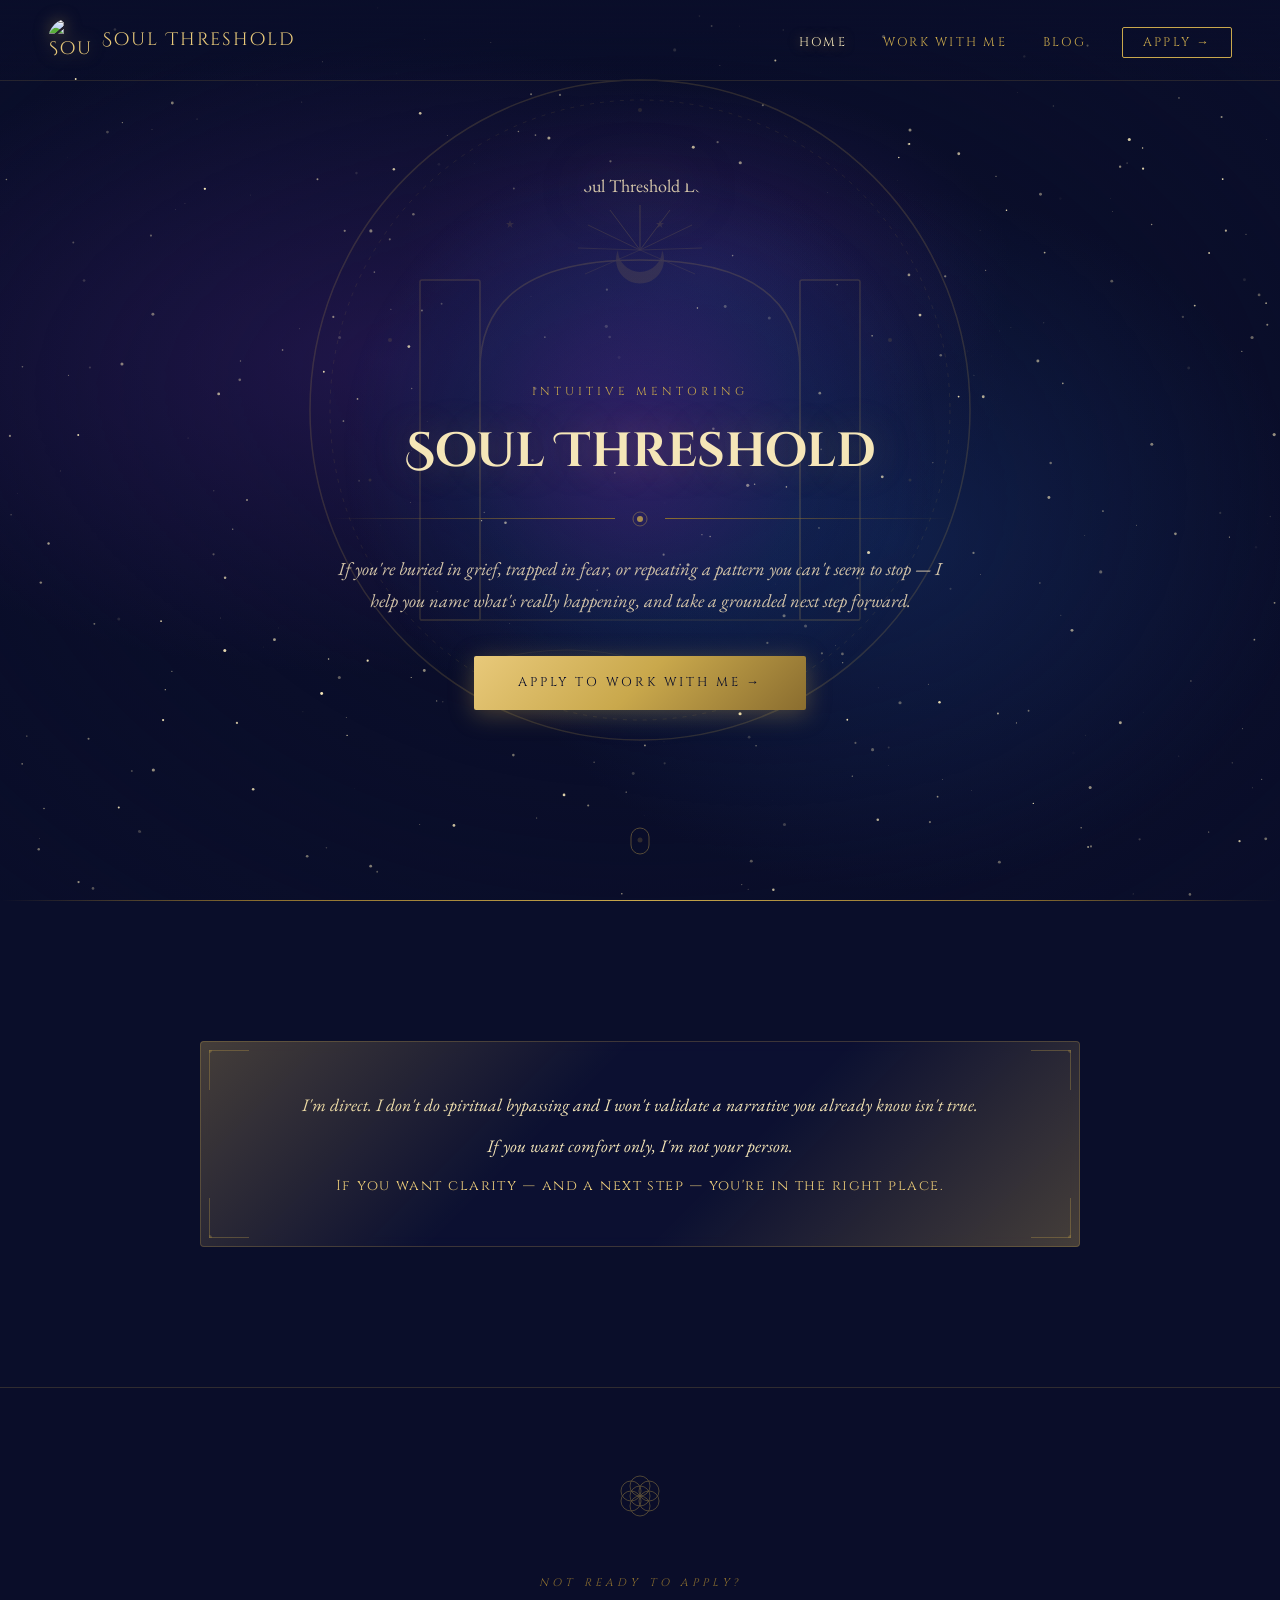
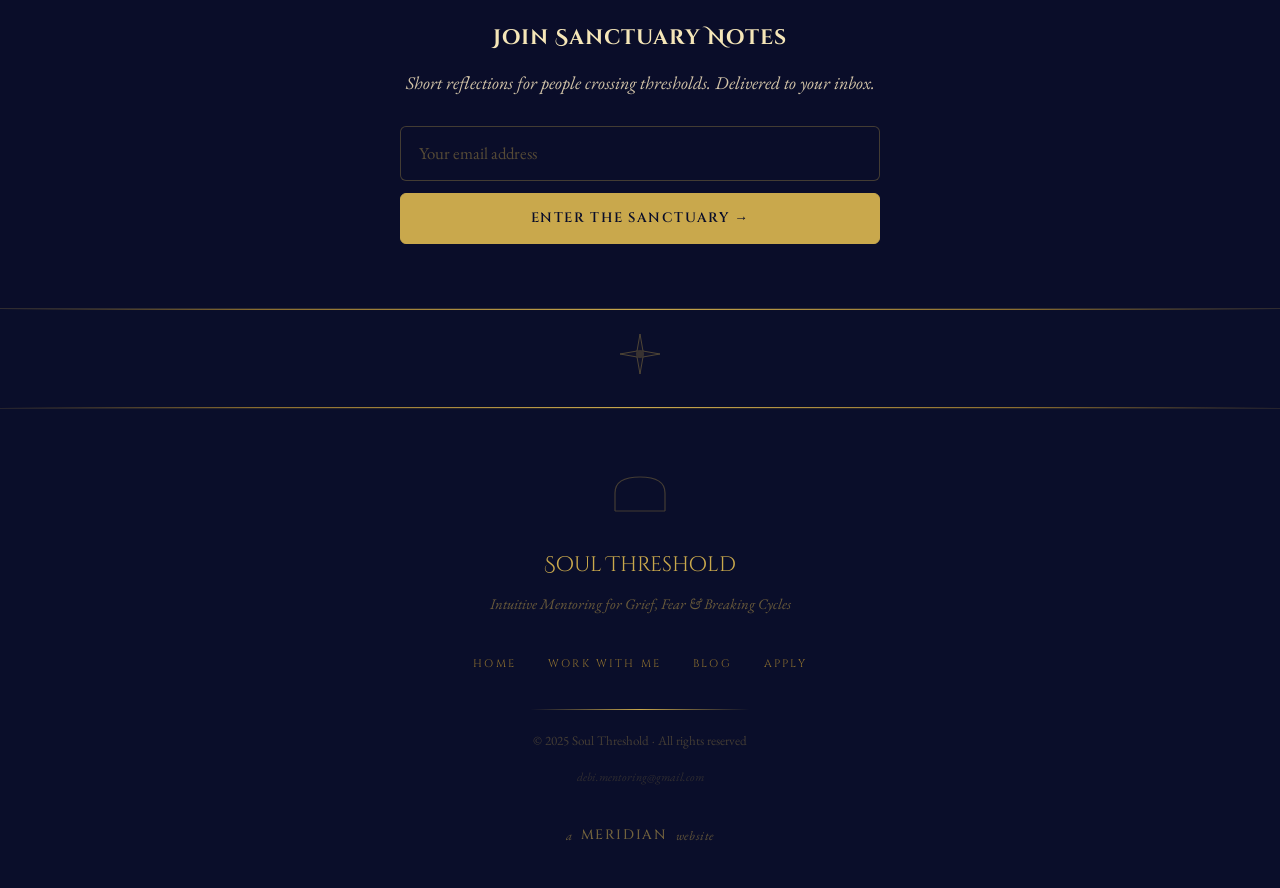
==== index.html @ e308586e "initial site build" ====
<!DOCTYPE html>
<html lang="en">
<head>
  <meta charset="UTF-8" />
  <meta name="viewport" content="width=device-width, initial-scale=1.0" />
  <title>Soul Threshold — Intuitive Mentoring for Grief, Fear &amp; Breaking Cycles</title>
  <meta name="description" content="Intuitive mentoring for grief, fear, and breaking cycles. Direct, grounded support for your next step forward. Charlotte, NC." />

  <!-- Favicon -->
  <link rel="icon" type="image/png" sizes="32x32" href="/assets/images/favicon-32.png" />
  <link rel="icon" type="image/png" sizes="16x16" href="/assets/images/favicon-16.png" />
  <link rel="apple-touch-icon" sizes="180x180" href="/assets/images/logo-180.png" />
  <link rel="manifest" href="/site.webmanifest" />
  <meta name="theme-color" content="#0a0e2a" />

  <!-- Open Graph -->
  <meta property="og:type" content="website" />
  <meta property="og:title" content="Soul Threshold — Intuitive Mentoring" />
  <meta property="og:description" content="Intuitive mentoring for grief, fear, and breaking cycles. Direct, grounded support for your next step forward." />
  <meta property="og:image" content="/assets/images/og-image.png" />
  <meta property="og:url" content="https://soulthreshold.com/" />
  <meta property="og:site_name" content="Soul Threshold" />

  <!-- Twitter Card -->
  <meta name="twitter:card" content="summary" />
  <meta name="twitter:title" content="Soul Threshold — Intuitive Mentoring" />
  <meta name="twitter:description" content="Intuitive mentoring for grief, fear, and breaking cycles." />
  <meta name="twitter:image" content="/assets/images/og-image.png" />

  <link rel="preconnect" href="https://fonts.googleapis.com" />
  <link rel="preconnect" href="https://fonts.gstatic.com" crossorigin />
  <link href="https://fonts.googleapis.com/css2?family=Cinzel:wght@400;500;600;700&family=Cinzel+Decorative:wght@400;700&family=EB+Garamond:ital,wght@0,400;0,500;1,400;1,500&display=swap" rel="stylesheet" />
  <link rel="stylesheet" href="/assets/css/style.css" />
</head>
<body>

<div class="nebula-bg"></div>
<canvas id="starfield"></canvas>

<!-- ═══════════════════════════════════════════════════════════════════
     NAVIGATION
═══════════════════════════════════════════════════════════════════ -->
<nav>
  <a href="/" class="nav-logo">
    <img src="/assets/images/logo.png" alt="Soul Threshold" class="nav-logo-img" />
    <span>Soul Threshold</span>
  </a>

  <button class="nav-toggle" aria-label="Toggle menu">
    <span></span><span></span><span></span>
  </button>

  <ul class="nav-links">
    <li><a href="/">Home</a></li>
    <li><a href="/work-with-me.html">Work With Me</a></li>
    <li><a href="/blog.html">Blog</a></li>
    <li><a href="/apply.html" class="nav-cta">Apply →</a></li>
  </ul>
</nav>

<!-- ═══════════════════════════════════════════════════════════════════
     SITE WRAPPER
═══════════════════════════════════════════════════════════════════ -->
<div class="site-wrapper">

  <!-- ═══════════════════════════════════════════════════════════════════
       HERO SECTION
  ═══════════════════════════════════════════════════════════════════ -->
  <section id="home" class="section">
    <div class="hero-glow"></div>

    <!-- Gateway arch SVG -->
    <svg class="hero-arch" viewBox="0 0 700 780" fill="none" xmlns="http://www.w3.org/2000/svg">
      <circle cx="350" cy="350" r="330" stroke="#c9a84c" stroke-width="1.5"/>
      <circle cx="350" cy="350" r="310" stroke="#c9a84c" stroke-width="0.6" stroke-dasharray="4 6"/>
      <rect x="130" y="220" width="60" height="340" rx="2" stroke="#c9a84c" stroke-width="1.5" fill="rgba(13,18,53,0.6)"/>
      <rect x="510" y="220" width="60" height="340" rx="2" stroke="#c9a84c" stroke-width="1.5" fill="rgba(13,18,53,0.6)"/>
      <path d="M190 560 L190 310 Q190 200 350 200 Q510 200 510 310 L510 560" stroke="#c9a84c" stroke-width="1.5" fill="none"/>
      <g transform="translate(350,200)">
        <line x1="0" y1="-10" x2="0" y2="-55" stroke="#c9a84c" stroke-width="1.2"/>
        <line x1="0" y1="-10" x2="30" y2="-50" stroke="#c9a84c" stroke-width="1"/>
        <line x1="0" y1="-10" x2="-30" y2="-50" stroke="#c9a84c" stroke-width="1"/>
        <line x1="0" y1="-10" x2="52" y2="-35" stroke="#c9a84c" stroke-width="0.8"/>
        <line x1="0" y1="-10" x2="-52" y2="-35" stroke="#c9a84c" stroke-width="0.8"/>
        <line x1="0" y1="-10" x2="62" y2="-12" stroke="#c9a84c" stroke-width="0.7"/>
        <line x1="0" y1="-10" x2="-62" y2="-12" stroke="#c9a84c" stroke-width="0.7"/>
        <line x1="0" y1="-10" x2="55" y2="14" stroke="#c9a84c" stroke-width="0.6"/>
        <line x1="0" y1="-10" x2="-55" y2="14" stroke="#c9a84c" stroke-width="0.6"/>
        <path d="M-22 -10 A24 24 0 1 0 22 -10 A16 16 0 1 1 -22 -10Z" fill="#c9a84c" opacity="0.7"/>
      </g>
      <line x1="130" y1="560" x2="570" y2="560" stroke="#c9a84c" stroke-width="1"/>
      <path d="M200 600 Q280 580 350 600 Q420 620 500 600" stroke="#c9a84c" stroke-width="0.8" fill="none" opacity="0.6"/>
      <path d="M200 610 Q280 630 350 610 Q420 590 500 610" stroke="#c9a84c" stroke-width="0.8" fill="none" opacity="0.6"/>
      <g fill="#c9a84c" opacity="0.8">
        <polygon points="220,160 222,166 228,166 223,170 225,176 220,172 215,176 217,170 212,166 218,166" transform="scale(0.5) translate(220,160)"/>
        <polygon points="480,160 482,166 488,166 483,170 485,176 480,172 475,176 477,170 472,166 478,166" transform="scale(0.5) translate(260,160)"/>
        <circle cx="100" cy="280" r="2"/>
        <circle cx="600" cy="280" r="2"/>
        <circle cx="80" cy="420" r="1.5"/>
        <circle cx="620" cy="420" r="1.5"/>
        <circle cx="350" cy="50" r="2"/>
      </g>
    </svg>

    <!-- Hero Content -->
    <div class="hero-content reveal">
      <div class="hero-moon-sun">
        <img src="/assets/images/logo.png"
             alt="Soul Threshold Logo"
             style="width:180px; height:180px; object-fit:contain; filter:drop-shadow(0 0 28px rgba(201,168,76,0.55)); border-radius:50%;" />
      </div>

      <p class="hero-eyebrow">Intuitive Mentoring</p>
      <h1>Soul Threshold</h1>

      <div class="ornament">
        <div class="ornament-line"></div>
        <svg width="18" height="18" viewBox="0 0 18 18" fill="none">
          <circle cx="9" cy="9" r="3" fill="#c9a84c" opacity="0.8"/>
          <circle cx="9" cy="9" r="7" stroke="#c9a84c" stroke-width="0.8" opacity="0.5"/>
        </svg>
        <div class="ornament-line right"></div>
      </div>

      <p class="hero-sub">
        If you're buried in grief, trapped in fear, or repeating a pattern you can't seem to stop —
        I help you name what's really happening, and take a grounded next step forward.
      </p>

      <a href="/apply.html" class="btn-primary">Apply to Work With Me →</a>
    </div>

    <!-- Scroll indicator -->
    <div style="position:absolute; bottom:36px; left:50%; transform:translateX(-50%); text-align:center; opacity:0.4;">
      <svg width="20" height="28" viewBox="0 0 20 28" fill="none">
        <rect x="1" y="1" width="18" height="26" rx="9" stroke="#c9a84c" stroke-width="1"/>
        <circle cx="10" cy="8" r="2.5" fill="#c9a84c">
          <animate attributeName="cy" values="8;18;8" dur="2s" repeatCount="indefinite"/>
          <animate attributeName="opacity" values="1;0;1" dur="2s" repeatCount="indefinite"/>
        </circle>
      </svg>
    </div>
  </section>

  <!-- Gold rule -->
  <div class="gold-rule"></div>

  <!-- ═══════════════════════════════════════════════════════════════════
       STYLE STATEMENT
  ═══════════════════════════════════════════════════════════════════ -->
  <section class="section" style="padding: 80px 0;">
    <div class="container">
      <div class="style-block reveal">
        <svg class="corner-accent tl" viewBox="0 0 40 40" fill="none">
          <path d="M0 40 L0 0 L40 0" stroke="#c9a84c" stroke-width="1.5" opacity="0.7"/>
          <circle cx="0" cy="0" r="3" fill="#c9a84c" opacity="0.5"/>
        </svg>
        <svg class="corner-accent tr" viewBox="0 0 40 40" fill="none">
          <path d="M0 40 L0 0 L40 0" stroke="#c9a84c" stroke-width="1.5" opacity="0.7"/>
          <circle cx="0" cy="0" r="3" fill="#c9a84c" opacity="0.5"/>
        </svg>
        <svg class="corner-accent bl" viewBox="0 0 40 40" fill="none">
          <path d="M0 40 L0 0 L40 0" stroke="#c9a84c" stroke-width="1.5" opacity="0.7"/>
          <circle cx="0" cy="0" r="3" fill="#c9a84c" opacity="0.5"/>
        </svg>
        <svg class="corner-accent br" viewBox="0 0 40 40" fill="none">
          <path d="M0 40 L0 0 L40 0" stroke="#c9a84c" stroke-width="1.5" opacity="0.7"/>
          <circle cx="0" cy="0" r="3" fill="#c9a84c" opacity="0.5"/>
        </svg>

        <p>I'm direct. I don't do spiritual bypassing and I won't validate a narrative you already know isn't true.</p>
        <p>If you want comfort only, I'm not your person.</p>
        <p style="color: var(--gold-light); font-style: normal; font-family: 'Cinzel', serif; font-size: 0.9rem; letter-spacing: 0.1em;">If you want clarity — and a next step — you're in the right place.</p>
      </div>
    </div>
  </section>

  <!-- ═══════════════════════════════════════════════════════════════════
       EMAIL SIGNUP — SANCTUARY NOTES
  ═══════════════════════════════════════════════════════════════════ -->
  <div class="signup-section reveal">
    <div class="section-glyph" style="margin-bottom:24px;">
      <svg viewBox="0 0 48 48" fill="none">
        <circle cx="24" cy="24" r="10" stroke="#c9a84c" stroke-width="0.8"/>
        <circle cx="24" cy="14" r="10" stroke="#c9a84c" stroke-width="0.8"/>
        <circle cx="24" cy="34" r="10" stroke="#c9a84c" stroke-width="0.8"/>
        <circle cx="15" cy="19" r="10" stroke="#c9a84c" stroke-width="0.8"/>
        <circle cx="33" cy="19" r="10" stroke="#c9a84c" stroke-width="0.8"/>
        <circle cx="15" cy="29" r="10" stroke="#c9a84c" stroke-width="0.8"/>
        <circle cx="33" cy="29" r="10" stroke="#c9a84c" stroke-width="0.8"/>
      </svg>
    </div>

    <p class="section-eyebrow">Not ready to apply?</p>
    <h3>Join Sanctuary Notes</h3>
    <p>Short reflections for people crossing thresholds. Delivered to your inbox.</p>

    <!-- MailerLite Signup Form -->
    <div id="mailerlite-form">

      <!-- MailerLite embed styles -->
      <style type="text/css">@import url("https://assets.mlcdn.com/fonts.css?version=1771946");</style>
      <style type="text/css">
      /* LOADER */
      .ml-form-embedSubmitLoad {
        display: inline-block;
        width: 20px;
        height: 20px;
      }
      .g-recaptcha {
        transform: scale(1);
        -webkit-transform: scale(1);
        transform-origin: 0 0;
        -webkit-transform-origin: 0 0;
      }
      .sr-only {
        position: absolute;
        width: 1px;
        height: 1px;
        padding: 0;
        margin: -1px;
        overflow: hidden;
        clip: rect(0,0,0,0);
        border: 0;
      }
      .ml-form-embedSubmitLoad:after {
        content: " ";
        display: block;
        width: 11px;
        height: 11px;
        margin: 1px;
        border-radius: 50%;
        border: 4px solid #fff;
        border-color: #c9a84c #c9a84c #c9a84c transparent;
        animation: ml-form-embedSubmitLoad 1.2s linear infinite;
      }
      @keyframes ml-form-embedSubmitLoad {
        0% { transform: rotate(0deg); }
        100% { transform: rotate(360deg); }
      }
      #mlb2-37731459.ml-form-embedContainer {
        box-sizing: border-box;
        display: table;
        margin: 0 auto;
        position: static;
        width: 100% !important;
      }
      #mlb2-37731459.ml-form-embedContainer .ml-form-embedWrapper {
        background-color: transparent !important;
        border-width: 0px;
        border-color: transparent;
        border-radius: 4px;
        border-style: solid;
        box-sizing: border-box;
        display: inline-block !important;
        margin: 0;
        padding: 0;
        position: relative;
      }
      #mlb2-37731459.ml-form-embedContainer .ml-form-embedWrapper.embedPopup,
      #mlb2-37731459.ml-form-embedContainer .ml-form-embedWrapper.embedDefault { width: 400px; }
      #mlb2-37731459.ml-form-embedContainer .ml-form-embedWrapper.embedForm { max-width: 480px; width: 100%; }
      #mlb2-37731459.ml-form-embedContainer .ml-form-align-center { text-align: center; }
      #mlb2-37731459.ml-form-embedContainer .ml-form-align-default { display: table-cell !important; vertical-align: middle !important; text-align: center !important; }
      #mlb2-37731459.ml-form-embedContainer .ml-form-embedWrapper .ml-form-embedBody,
      #mlb2-37731459.ml-form-embedContainer .ml-form-embedWrapper .ml-form-successBody {
        padding: 0 !important;
      }
      #mlb2-37731459.ml-form-embedContainer .ml-form-embedWrapper .ml-form-embedBody .ml-form-embedContent {
        display: none !important;
      }
      #mlb2-37731459.ml-form-embedContainer .ml-form-embedWrapper .ml-form-successBody .ml-form-successContent {
        text-align: center;
        margin: 0;
      }
      #mlb2-37731459.ml-form-embedContainer .ml-form-embedWrapper .ml-form-successBody .ml-form-successContent h4 {
        color: var(--gold-light) !important;
        font-family: 'Cinzel Decorative', 'Cinzel', serif !important;
        font-size: 1.4rem !important;
        font-weight: 400 !important;
        margin: 0 0 10px 0 !important;
        text-align: center !important;
      }
      #mlb2-37731459.ml-form-embedContainer .ml-form-embedWrapper .ml-form-successBody .ml-form-successContent p {
        color: var(--text-body) !important;
        font-family: 'EB Garamond', serif !important;
        font-size: 1.05rem !important;
        text-align: center !important;
      }
      #mlb2-37731459.ml-form-embedContainer .ml-form-embedWrapper .ml-form-embedBody form {
        margin: 0;
        width: 100%;
      }
      #mlb2-37731459.ml-form-embedContainer .ml-form-embedWrapper .ml-form-embedBody .ml-form-formContent,
      #mlb2-37731459.ml-form-embedContainer .ml-form-embedWrapper .ml-form-embedBody .ml-form-checkboxRow {
        margin: 0 0 12px 0;
        width: 100%;
      }
      #mlb2-37731459.ml-form-embedContainer .ml-form-embedWrapper .ml-form-embedBody .ml-form-fieldRow {
        margin: 0;
        width: 100%;
      }
      #mlb2-37731459.ml-form-embedContainer .ml-form-embedWrapper .ml-form-embedBody .ml-form-fieldRow input {
        background-color: rgba(10,14,42,0.6) !important;
        color: var(--gold-pale) !important;
        border-color: rgba(201,168,76,0.3) !important;
        border-radius: 6px !important;
        border-style: solid !important;
        border-width: 1px !important;
        font-family: 'EB Garamond', serif !important;
        font-size: 1.05rem !important;
        height: auto;
        line-height: 1.5 !important;
        padding: 14px 18px !important;
        width: 100% !important;
        box-sizing: border-box !important;
        max-width: 100% !important;
        transition: border-color 0.3s ease !important;
      }
      #mlb2-37731459.ml-form-embedContainer .ml-form-embedWrapper .ml-form-embedBody .ml-form-fieldRow input:focus {
        border-color: var(--gold) !important;
        outline: none !important;
        box-shadow: 0 0 0 2px rgba(201,168,76,0.15) !important;
      }
      #mlb2-37731459.ml-form-embedContainer .ml-form-embedWrapper .ml-form-embedBody .ml-form-fieldRow input::-webkit-input-placeholder { color: rgba(201,168,76,0.4) !important; }
      #mlb2-37731459.ml-form-embedContainer .ml-form-embedWrapper .ml-form-embedBody .ml-form-fieldRow input::-moz-placeholder { color: rgba(201,168,76,0.4) !important; }
      #mlb2-37731459.ml-form-embedContainer .ml-form-embedWrapper .ml-form-embedBody .ml-form-fieldRow input:-ms-input-placeholder { color: rgba(201,168,76,0.4) !important; }
      #mlb2-37731459.ml-form-embedContainer .ml-form-embedWrapper .ml-form-embedBody .ml-form-embedSubmit {
        margin: 0;
        float: left;
        width: 100%;
      }
      #mlb2-37731459.ml-form-embedContainer .ml-form-embedWrapper .ml-form-embedBody .ml-form-embedSubmit button {
        background-color: var(--gold) !important;
        border: 1px solid var(--gold) !important;
        border-radius: 6px !important;
        box-shadow: none !important;
        color: var(--navy) !important;
        cursor: pointer;
        font-family: 'Cinzel', serif !important;
        font-size: 0.85rem !important;
        font-weight: 600 !important;
        letter-spacing: 0.12em !important;
        text-transform: uppercase !important;
        line-height: 1.5 !important;
        height: auto;
        padding: 14px 28px !important;
        width: 100% !important;
        box-sizing: border-box !important;
        transition: all 0.35s ease !important;
      }
      #mlb2-37731459.ml-form-embedContainer .ml-form-embedWrapper .ml-form-embedBody .ml-form-embedSubmit button.loading {
        display: none;
      }
      #mlb2-37731459.ml-form-embedContainer .ml-form-embedWrapper .ml-form-embedBody .ml-form-embedSubmit button:hover {
        background-color: var(--gold-light) !important;
        border-color: var(--gold-light) !important;
        transform: translateY(-1px) !important;
        box-shadow: 0 4px 20px rgba(201,168,76,0.3) !important;
      }
      .ml-error input {
        border-color: #c0392b !important;
      }
      @media only screen and (max-width: 400px) {
        .ml-form-embedWrapper.embedDefault, .ml-form-embedWrapper.embedPopup { width: 100% !important; }
      }
      </style>

      <!-- MailerLite form HTML -->
      <div id="mlb2-37731459" class="ml-form-embedContainer ml-subscribe-form ml-subscribe-form-37731459">
        <div class="ml-form-align-center">
          <div class="ml-form-embedWrapper embedForm">
            <div class="ml-form-embedBody ml-form-embedBodyDefault row-form">
              <div class="ml-form-embedContent" style="display:none;">
                <h4>Sanctuary Notes</h4>
                <p>Short reflections for people crossing thresholds.</p>
              </div>
              <form class="ml-block-form" action="https://assets.mailerlite.com/jsonp/2146171/forms/180507527535920367/subscribe" data-code="" method="post" target="_blank">
                <div class="ml-form-formContent">
                  <div class="ml-form-fieldRow ml-last-item">
                    <div class="ml-field-group ml-field-email ml-validate-email ml-validate-required">
                      <input aria-label="email" aria-required="true" type="email" class="form-control" data-inputmask="" name="fields[email]" placeholder="Your email address" autocomplete="email">
                    </div>
                  </div>
                </div>
                <input type="hidden" name="ml-submit" value="1">
                <div class="ml-form-embedSubmit">
                  <button type="submit" class="primary">Enter the Sanctuary →</button>
                  <button disabled="disabled" style="display: none;" type="button" class="loading">
                    <div class="ml-form-embedSubmitLoad"></div>
                    <span class="sr-only">Loading...</span>
                  </button>
                </div>
                <input type="hidden" name="anticsrf" value="true">
              </form>
            </div>
            <div class="ml-form-successBody row-success" style="display: none">
              <div class="ml-form-successContent">
                <h4>Welcome In</h4>
                <p>You've joined Sanctuary Notes. Watch your inbox.</p>
              </div>
            </div>
          </div>
        </div>
      </div>

    </div><!-- /mailerlite-form -->
  </div>

  <!-- Section divider -->
  <div class="gold-rule"></div>
  <div class="section-glyph">
    <svg viewBox="0 0 48 48" fill="none" xmlns="http://www.w3.org/2000/svg">
      <polygon points="24,4 27,21 44,24 27,27 24,44 21,27 4,24 21,21" stroke="#c9a84c" stroke-width="0.8" fill="rgba(201,168,76,0.08)"/>
      <circle cx="24" cy="24" r="4" fill="#c9a84c" opacity="0.5"/>
    </svg>
  </div>
  <div class="gold-rule"></div>

</div><!-- /site-wrapper -->

<!-- ═══════════════════════════════════════════════════════════════════
     FOOTER
═══════════════════════════════════════════════════════════════════ -->
<footer>
  <div style="margin-bottom:24px; opacity:0.3;">
    <svg width="60" height="40" viewBox="0 0 60 40" fill="none">
      <path d="M5 38 L5 20 Q5 4 30 4 Q55 4 55 20 L55 38" stroke="#c9a84c" stroke-width="1.2" fill="none"/>
      <line x1="5" y1="38" x2="55" y2="38" stroke="#c9a84c" stroke-width="1"/>
    </svg>
  </div>

  <div class="footer-logo">Soul Threshold</div>
  <div class="footer-tagline">Intuitive Mentoring for Grief, Fear &amp; Breaking Cycles</div>

  <ul class="footer-links">
    <li><a href="/">Home</a></li>
    <li><a href="/work-with-me.html">Work With Me</a></li>
    <li><a href="/blog.html">Blog</a></li>
    <li><a href="/apply.html">Apply</a></li>
  </ul>

  <div class="gold-rule-sm" style="margin-bottom:20px;"></div>

  <p class="footer-copy">&copy; 2025 Soul Threshold &middot; All rights reserved</p>
  <p style="font-size:0.75rem; color:rgba(201,168,76,0.2); margin-top:6px; font-style:italic;">
    debi.mentoring@gmail.com
  </p>

  <div style="margin-top:36px; display:flex; align-items:center; justify-content:center; gap:8px;">
    <span style="font-family:'EB Garamond', serif; font-size:0.8rem; color:rgba(201,168,76,0.45); font-style:italic; letter-spacing:0.05em;">a</span>
    <a href="https://meridian.website" target="_blank" rel="noopener" title="A Meridian Website" style="display:inline-flex; align-items:center; text-decoration:none;">
      <span style="font-family:'Cinzel', serif; font-weight:500; font-size:0.85rem; color:rgba(201,168,76,0.55); letter-spacing:0.12em; text-transform:uppercase;">Meridian</span>
    </a>
    <span style="font-family:'EB Garamond', serif; font-size:0.8rem; color:rgba(201,168,76,0.45); font-style:italic; letter-spacing:0.05em;">website</span>
  </div>
</footer>

<!-- MailerLite Scripts -->
<script>
  function ml_webform_success_37731459() {
    var $ = ml_jQuery || jQuery;
    $('.ml-subscribe-form-37731459 .row-success').show();
    $('.ml-subscribe-form-37731459 .row-form').hide();
  }
</script>
<script src="https://groot.mailerlite.com/js/w/webforms.min.js?v95037e5bac78f29ed026832ca21a7c7b" type="text/javascript"></script>
<script>
  fetch("https://assets.mailerlite.com/jsonp/2146171/forms/180507527535920367/takel")
</script>

<script src="/assets/js/main.js"></script>
</body>
</html>
---- assets/css/style.css ----
/* ═══════════════════════════════════════════════════════════════════════
   SOUL THRESHOLD — Design System
   Based on soul_threshold.html single-page design
   ═══════════════════════════════════════════════════════════════════════ */

/* ─── RESET & BASE ─────────────────────────────────────────────────── */
*, *::before, *::after { box-sizing: border-box; margin: 0; padding: 0; }

:root {
  --navy:        #0a0e2a;
  --navy-mid:    #0d1235;
  --navy-light:  #111840;
  --gold:        #c9a84c;
  --gold-light:  #e8c97a;
  --gold-pale:   #f5e6b8;
  --gold-dim:    #8a6d2f;
  --purple:      #3a1f6e;
  --purple-mid:  #4a2a8a;
  --blue-nebula: #1a3a7a;
  --white:       #ffffff;
  --text-body:   #d4c5a9;
}

html { scroll-behavior: smooth; }

body {
  background-color: var(--navy);
  color: var(--text-body);
  font-family: 'EB Garamond', Georgia, serif;
  font-size: 18px;
  line-height: 1.75;
  overflow-x: hidden;
}

a { color: var(--gold); text-decoration: none; transition: color 0.3s; }
a:hover { color: var(--gold-pale); }

img { max-width: 100%; display: block; }

/* ─── STARFIELD CANVAS ─────────────────────────────────────────────── */
#starfield {
  position: fixed;
  top: 0; left: 0;
  width: 100%; height: 100%;
  z-index: 0;
  pointer-events: none;
}

/* ─── NEBULA BACKGROUND LAYER ──────────────────────────────────────── */
.nebula-bg {
  position: fixed;
  top: 0; left: 0;
  width: 100%; height: 100%;
  z-index: 0;
  pointer-events: none;
  background:
    radial-gradient(ellipse 70% 50% at 30% 40%, rgba(58,31,110,0.45) 0%, transparent 70%),
    radial-gradient(ellipse 50% 60% at 70% 60%, rgba(26,58,122,0.4) 0%, transparent 65%),
    radial-gradient(ellipse 40% 35% at 55% 30%, rgba(74,42,138,0.3) 0%, transparent 60%),
    radial-gradient(ellipse 80% 80% at 50% 50%, rgba(10,14,42,0.95) 0%, transparent 100%);
  animation: nebulaPulse 12s ease-in-out infinite alternate;
}

@keyframes nebulaPulse {
  0%   { opacity: 0.85; }
  100% { opacity: 1; }
}

/* ─── EVERYTHING ABOVE THE BG ─────────────────────────────────────── */
.site-wrapper {
  position: relative;
  z-index: 1;
}

/* ─── NAVIGATION ───────────────────────────────────────────────────── */
nav {
  position: fixed;
  top: 0; left: 0; right: 0;
  z-index: 100;
  display: flex;
  align-items: center;
  justify-content: space-between;
  padding: 18px 48px;
  background: linear-gradient(180deg, rgba(10,14,42,0.97) 0%, rgba(10,14,42,0.0) 100%);
  border-bottom: 1px solid rgba(201,168,76,0.15);
}

.nav-logo {
  font-family: 'Cinzel Decorative', serif;
  font-size: 1.1rem;
  color: var(--gold-light);
  letter-spacing: 0.12em;
  text-decoration: none;
  display: flex;
  align-items: center;
  gap: 10px;
}

.nav-logo img {
  height: 44px; width: 44px;
  object-fit: cover;
  border-radius: 50%;
  filter: drop-shadow(0 0 8px rgba(201,168,76,0.5));
}

.nav-links {
  display: flex;
  gap: 36px;
  list-style: none;
  align-items: center;
}

.nav-links a {
  font-family: 'Cinzel', serif;
  font-size: 0.78rem;
  letter-spacing: 0.18em;
  text-transform: uppercase;
  color: var(--gold);
  text-decoration: none;
  transition: color 0.3s, text-shadow 0.3s;
}

.nav-links a:hover,
.nav-links a.active {
  color: var(--gold-pale);
  text-shadow: 0 0 12px rgba(201,168,76,0.6);
}

.nav-links a.nav-cta {
  border: 1px solid var(--gold);
  padding: 6px 20px;
  border-radius: 2px;
  transition: background 0.3s, color 0.3s, box-shadow 0.3s;
}

.nav-links a.nav-cta:hover {
  background: rgba(201,168,76,0.15);
  box-shadow: 0 0 18px rgba(201,168,76,0.3);
}

/* Mobile nav toggle */
.nav-toggle {
  display: none;
  flex-direction: column;
  gap: 5px;
  background: none;
  border: none;
  cursor: pointer;
  padding: 4px;
  z-index: 101;
}

.nav-toggle span {
  display: block;
  width: 26px;
  height: 2px;
  background: var(--gold);
  border-radius: 2px;
  transition: all 0.3s;
}

.nav-toggle.open span:nth-child(1) { transform: rotate(45deg) translate(5px, 5px); }
.nav-toggle.open span:nth-child(2) { opacity: 0; }
.nav-toggle.open span:nth-child(3) { transform: rotate(-45deg) translate(5px, -5px); }

/* ─── GOLD DIVIDER LINE ────────────────────────────────────────────── */
.gold-rule {
  width: 100%;
  height: 1px;
  background: linear-gradient(90deg, transparent 0%, var(--gold-dim) 20%, var(--gold) 50%, var(--gold-dim) 80%, transparent 100%);
  margin: 0;
}

.gold-rule-sm {
  width: 220px;
  height: 1px;
  background: linear-gradient(90deg, transparent 0%, var(--gold) 50%, transparent 100%);
  margin: 0 auto;
}

/* ─── SECTION WRAPPER ──────────────────────────────────────────────── */
.section {
  position: relative;
  width: 100%;
  padding: 100px 0;
}

.container {
  max-width: 960px;
  margin: 0 auto;
  padding: 0 40px;
}

/* ─── PILLAR FRAME ─────────────────────────────────────────────────── */
.pillar-frame {
  position: relative;
}

.pillar-frame::before,
.pillar-frame::after {
  content: '';
  position: absolute;
  top: 0; bottom: 0;
  width: 3px;
  background: linear-gradient(180deg,
    transparent 0%,
    var(--gold-dim) 10%,
    var(--gold) 30%,
    var(--gold) 70%,
    var(--gold-dim) 90%,
    transparent 100%
  );
  opacity: 0.55;
}

.pillar-frame::before { left: 0; }
.pillar-frame::after  { right: 0; }

/* ─── SACRED GEOMETRY ORNAMENT ─────────────────────────────────────── */
.ornament {
  display: flex;
  align-items: center;
  justify-content: center;
  gap: 16px;
  margin: 24px 0;
}

.ornament-line {
  flex: 1;
  height: 1px;
  background: linear-gradient(90deg, transparent, var(--gold-dim));
}

.ornament-line.right {
  background: linear-gradient(90deg, var(--gold-dim), transparent);
}

/* ─── HERO SECTION ─────────────────────────────────────────────────── */
#home {
  min-height: 100vh;
  display: flex;
  flex-direction: column;
  align-items: center;
  justify-content: center;
  text-align: center;
  padding-top: 80px;
  position: relative;
  overflow: hidden;
}

.hero-arch {
  position: absolute;
  top: 50%;
  left: 50%;
  transform: translate(-50%, -50%);
  width: min(700px, 90vw);
  height: auto;
  opacity: 0.18;
  pointer-events: none;
}

.hero-glow {
  position: absolute;
  top: 50%; left: 50%;
  transform: translate(-50%, -50%);
  width: 600px; height: 600px;
  border-radius: 50%;
  background: radial-gradient(ellipse, rgba(74,42,138,0.5) 0%, rgba(26,58,122,0.25) 40%, transparent 70%);
  pointer-events: none;
}

.hero-content {
  position: relative;
  z-index: 2;
  max-width: 780px;
  padding: 0 24px;
}

.hero-moon-sun {
  margin-bottom: 32px;
}

.hero-moon-sun img {
  width: 180px;
  height: 180px;
  object-fit: contain;
  filter: drop-shadow(0 0 28px rgba(201,168,76,0.55));
  border-radius: 50%;
  margin: 0 auto;
  animation: moonGlow 4s ease-in-out infinite alternate;
}

@keyframes moonGlow {
  0%   { filter: drop-shadow(0 0 14px rgba(201,168,76,0.45)); }
  100% { filter: drop-shadow(0 0 28px rgba(201,168,76,0.8)); }
}

.hero-eyebrow {
  font-family: 'Cinzel', serif;
  font-size: 0.72rem;
  letter-spacing: 0.35em;
  text-transform: uppercase;
  color: var(--gold);
  margin-bottom: 20px;
}

h1 {
  font-family: 'Cinzel Decorative', serif;
  font-size: clamp(1.8rem, 4vw, 3rem);
  font-weight: 700;
  color: var(--gold-pale);
  line-height: 1.25;
  margin-bottom: 28px;
  text-shadow: 0 0 40px rgba(201,168,76,0.3);
}

.hero-sub {
  font-size: 1.15rem;
  color: var(--text-body);
  max-width: 620px;
  margin: 0 auto 40px;
  font-style: italic;
}

/* ─── BUTTONS ──────────────────────────────────────────────────────── */
.btn-primary {
  display: inline-block;
  font-family: 'Cinzel', serif;
  font-size: 0.8rem;
  letter-spacing: 0.22em;
  text-transform: uppercase;
  color: var(--navy);
  background: linear-gradient(135deg, var(--gold-light) 0%, var(--gold) 50%, var(--gold-dim) 100%);
  padding: 16px 44px;
  border: none;
  border-radius: 2px;
  text-decoration: none;
  cursor: pointer;
  transition: transform 0.25s, box-shadow 0.25s;
  box-shadow: 0 4px 24px rgba(201,168,76,0.35);
}

.btn-primary:hover {
  transform: translateY(-2px);
  box-shadow: 0 8px 36px rgba(201,168,76,0.55);
  color: var(--navy);
}

.btn-secondary {
  display: inline-block;
  font-family: 'Cinzel', serif;
  font-size: 0.78rem;
  letter-spacing: 0.2em;
  text-transform: uppercase;
  color: var(--gold);
  background: transparent;
  padding: 14px 40px;
  border: 1px solid var(--gold);
  border-radius: 2px;
  text-decoration: none;
  cursor: pointer;
  transition: background 0.25s, box-shadow 0.25s, color 0.25s;
}

.btn-secondary:hover {
  background: rgba(201,168,76,0.12);
  box-shadow: 0 0 22px rgba(201,168,76,0.3);
  color: var(--gold-pale);
}

/* ─── SECTION HEADINGS ─────────────────────────────────────────────── */
h2 {
  font-family: 'Cinzel Decorative', serif;
  font-size: clamp(1.4rem, 3vw, 2.1rem);
  font-weight: 700;
  color: var(--gold-pale);
  text-align: center;
  margin-bottom: 12px;
  text-shadow: 0 0 30px rgba(201,168,76,0.25);
}

h3 {
  font-family: 'Cinzel', serif;
  font-size: 1.15rem;
  font-weight: 600;
  color: var(--gold-light);
  margin-bottom: 10px;
  letter-spacing: 0.05em;
}

.section-eyebrow {
  font-family: 'Cinzel', serif;
  font-size: 0.68rem;
  letter-spacing: 0.38em;
  text-transform: uppercase;
  color: var(--gold-dim);
  text-align: center;
  margin-bottom: 10px;
}

p {
  margin-bottom: 1.1em;
  color: var(--text-body);
}

/* ─── STYLE STATEMENT BLOCK ────────────────────────────────────────── */
.style-block {
  position: relative;
  background: rgba(13,18,53,0.7);
  border: 1px solid rgba(201,168,76,0.25);
  border-radius: 4px;
  padding: 48px 56px;
  margin: 60px 0;
  text-align: center;
  backdrop-filter: blur(6px);
}

.style-block::before {
  content: '';
  position: absolute;
  inset: -1px;
  border-radius: 4px;
  background: linear-gradient(135deg, rgba(201,168,76,0.3), transparent 40%, transparent 60%, rgba(201,168,76,0.3));
  pointer-events: none;
}

.style-block p {
  font-size: 1.1rem;
  font-style: italic;
  color: var(--gold-pale);
  margin-bottom: 0.6em;
}

.style-block p:last-child { margin-bottom: 0; }

/* ─── SACRED GEOMETRY CORNER ACCENTS ───────────────────────────────── */
.corner-accent {
  position: absolute;
  width: 40px; height: 40px;
  opacity: 0.6;
}
.corner-accent.tl { top: 8px; left: 8px; }
.corner-accent.tr { top: 8px; right: 8px; transform: scaleX(-1); }
.corner-accent.bl { bottom: 8px; left: 8px; transform: scaleY(-1); }
.corner-accent.br { bottom: 8px; right: 8px; transform: scale(-1,-1); }

/* ─── EMAIL SIGNUP ─────────────────────────────────────────────────── */
.signup-section {
  background: rgba(10,14,42,0.6);
  border-top: 1px solid rgba(201,168,76,0.2);
  border-bottom: 1px solid rgba(201,168,76,0.2);
  padding: 64px 40px;
  text-align: center;
}

.signup-section h3 {
  font-family: 'Cinzel Decorative', serif;
  font-size: 1.3rem;
  color: var(--gold-pale);
  margin-bottom: 10px;
}

.signup-section p {
  max-width: 480px;
  margin: 0 auto 28px;
  font-style: italic;
}

.signup-form {
  display: flex;
  gap: 12px;
  justify-content: center;
  flex-wrap: wrap;
  max-width: 500px;
  margin: 0 auto;
}

.signup-form input[type="email"] {
  flex: 1;
  min-width: 220px;
  background: rgba(13,18,53,0.8);
  border: 1px solid rgba(201,168,76,0.4);
  border-radius: 2px;
  padding: 14px 20px;
  font-family: 'EB Garamond', serif;
  font-size: 1rem;
  color: var(--gold-pale);
  outline: none;
  transition: border-color 0.3s, box-shadow 0.3s;
}

.signup-form input[type="email"]::placeholder { color: rgba(201,168,76,0.4); }

.signup-form input[type="email"]:focus {
  border-color: var(--gold);
  box-shadow: 0 0 14px rgba(201,168,76,0.25);
}

/* ─── WORK WITH ME SECTION ─────────────────────────────────────────── */
.services-grid {
  display: grid;
  grid-template-columns: 1fr 1fr;
  gap: 32px;
  margin-top: 56px;
}

.service-card {
  position: relative;
  background: rgba(13,18,53,0.75);
  border: 1px solid rgba(201,168,76,0.3);
  border-radius: 4px;
  padding: 44px 36px 40px;
  backdrop-filter: blur(8px);
  transition: transform 0.3s, box-shadow 0.3s, border-color 0.3s;
  overflow: hidden;
}

.service-card::before {
  content: '';
  position: absolute;
  top: 0; left: 0; right: 0;
  height: 2px;
  background: linear-gradient(90deg, transparent, var(--gold), transparent);
  opacity: 0.7;
}

.service-card:hover {
  transform: translateY(-4px);
  box-shadow: 0 12px 40px rgba(201,168,76,0.2);
  border-color: rgba(201,168,76,0.55);
}

.service-card .card-glyph {
  display: block;
  margin-bottom: 12px;
}

.service-card .price {
  font-family: 'Cinzel', serif;
  font-size: 1.4rem;
  color: var(--gold-light);
  margin: 14px 0 6px;
}

.service-card .duration {
  font-family: 'Cinzel', serif;
  font-size: 0.72rem;
  letter-spacing: 0.2em;
  text-transform: uppercase;
  color: var(--gold-dim);
  margin-bottom: 18px;
}

.service-card ul {
  list-style: none;
  margin: 16px 0 28px;
  padding: 0;
}

.service-card ul li {
  padding: 5px 0 5px 20px;
  position: relative;
  color: var(--text-body);
  font-size: 0.97rem;
}

.service-card ul li::before {
  content: '\2726';
  position: absolute;
  left: 0;
  color: var(--gold-dim);
  font-size: 0.6rem;
  top: 9px;
}

.boundary-note {
  text-align: center;
  margin-top: 48px;
  padding: 20px 32px;
  border: 1px solid rgba(201,168,76,0.2);
  border-radius: 2px;
  font-style: italic;
  font-size: 0.92rem;
  color: rgba(212,197,169,0.7);
  max-width: 600px;
  margin-left: auto;
  margin-right: auto;
}

/* ─── APPLY SECTION ────────────────────────────────────────────────── */
.apply-intro {
  max-width: 600px;
  margin: 0 auto 56px;
  text-align: center;
}

.apply-intro p {
  font-style: italic;
  font-size: 1.05rem;
}

.process-steps {
  display: flex;
  justify-content: center;
  gap: 0;
  margin: 32px 0 48px;
  flex-wrap: wrap;
}

.process-step {
  text-align: center;
  padding: 0 28px;
  position: relative;
  flex: 1;
  min-width: 160px;
}

.process-step:not(:last-child)::after {
  content: '';
  position: absolute;
  top: 20px; right: 0;
  width: 1px; height: 40px;
  background: rgba(201,168,76,0.3);
}

.step-num {
  font-family: 'Cinzel', serif;
  font-size: 1.6rem;
  color: var(--gold);
  opacity: 0.5;
  display: block;
  margin-bottom: 6px;
}

.step-label {
  font-family: 'Cinzel', serif;
  font-size: 0.7rem;
  letter-spacing: 0.15em;
  text-transform: uppercase;
  color: var(--gold-dim);
}

/* ─── APPLICATION FORM ─────────────────────────────────────────────── */
.app-form {
  background: rgba(13,18,53,0.75);
  border: 1px solid rgba(201,168,76,0.25);
  border-radius: 4px;
  padding: 56px 56px 48px;
  backdrop-filter: blur(8px);
  position: relative;
}

.app-form::before {
  content: '';
  position: absolute;
  inset: -1px;
  border-radius: 4px;
  background: linear-gradient(135deg, rgba(201,168,76,0.2), transparent 35%, transparent 65%, rgba(201,168,76,0.2));
  pointer-events: none;
}

.form-group {
  margin-bottom: 28px;
}

.form-group label {
  display: block;
  font-family: 'Cinzel', serif;
  font-size: 0.72rem;
  letter-spacing: 0.2em;
  text-transform: uppercase;
  color: var(--gold);
  margin-bottom: 8px;
}

.form-group input,
.form-group select,
.form-group textarea {
  width: 100%;
  background: rgba(10,14,42,0.8);
  border: 1px solid rgba(201,168,76,0.3);
  border-radius: 2px;
  padding: 13px 18px;
  font-family: 'EB Garamond', serif;
  font-size: 1rem;
  color: var(--gold-pale);
  outline: none;
  transition: border-color 0.3s, box-shadow 0.3s;
  -webkit-appearance: none;
}

.form-group input::placeholder,
.form-group textarea::placeholder { color: rgba(201,168,76,0.3); }

.form-group input:focus,
.form-group select:focus,
.form-group textarea:focus {
  border-color: var(--gold);
  box-shadow: 0 0 16px rgba(201,168,76,0.2);
}

.form-group select {
  background-image: url("data:image/svg+xml,%3Csvg xmlns='http://www.w3.org/2000/svg' width='12' height='8' viewBox='0 0 12 8'%3E%3Cpath d='M1 1l5 5 5-5' stroke='%23c9a84c' stroke-width='1.5' fill='none' stroke-linecap='round'/%3E%3C/svg%3E");
  background-repeat: no-repeat;
  background-position: right 16px center;
  padding-right: 40px;
  cursor: pointer;
}

.form-group select option {
  background: var(--navy-mid);
  color: var(--gold-pale);
}

.form-group textarea {
  resize: vertical;
  min-height: 100px;
}

.form-row {
  display: grid;
  grid-template-columns: 1fr 1fr;
  gap: 20px;
}

.form-section-title {
  font-family: 'Cinzel', serif;
  font-size: 0.7rem;
  letter-spacing: 0.3em;
  text-transform: uppercase;
  color: var(--gold-dim);
  margin: 36px 0 20px;
  padding-bottom: 8px;
  border-bottom: 1px solid rgba(201,168,76,0.2);
}

.radio-group {
  display: flex;
  gap: 20px;
  flex-wrap: wrap;
}

.radio-option {
  display: flex;
  align-items: center;
  gap: 8px;
  cursor: pointer;
}

.radio-option input[type="radio"],
.checkbox-option input[type="checkbox"] {
  width: auto;
  accent-color: var(--gold);
  cursor: pointer;
}

.radio-option span,
.checkbox-option span {
  font-size: 0.97rem;
  color: var(--text-body);
}

.checkbox-option {
  display: flex;
  align-items: flex-start;
  gap: 10px;
  cursor: pointer;
}

.checkbox-option input { margin-top: 4px; }

.scale-input {
  display: flex;
  align-items: center;
  gap: 14px;
}

.scale-input input[type="range"] {
  flex: 1;
  accent-color: var(--gold);
  background: transparent;
  border: none;
  padding: 0;
  box-shadow: none;
}

.scale-input .scale-val {
  font-family: 'Cinzel', serif;
  font-size: 1.1rem;
  color: var(--gold);
  min-width: 28px;
  text-align: center;
}

.form-consent {
  background: rgba(10,14,42,0.5);
  border: 1px solid rgba(201,168,76,0.15);
  border-radius: 2px;
  padding: 20px 24px;
  margin: 28px 0;
}

.form-submit-row {
  text-align: center;
  margin-top: 36px;
}

/* Honeypot */
.ohnohoney {
  position: absolute;
  left: -9999px;
  opacity: 0;
  height: 0;
  width: 0;
  overflow: hidden;
}

/* Form confirmation */
.form-confirmation {
  display: none;
  text-align: center;
  padding: 3rem 2rem;
}
.form-confirmation.show { display: block; }
.form-confirmation h2 { color: var(--gold); margin-bottom: 1rem; }

/* ─── SECTION GLYPH ───────────────────────────────────────────────── */
.section-glyph {
  text-align: center;
  margin: 0;
  padding: 20px 0;
}

.section-glyph svg {
  width: 48px;
  height: 48px;
  opacity: 0.45;
}

/* ─── FOOTER ───────────────────────────────────────────────────────── */
footer {
  position: relative;
  padding: 64px 40px 40px;
  text-align: center;
  border-top: 1px solid rgba(201,168,76,0.15);
}

.footer-logo {
  font-family: 'Cinzel Decorative', serif;
  font-size: 1.3rem;
  color: var(--gold);
  margin-bottom: 8px;
}

.footer-tagline {
  font-style: italic;
  font-size: 0.92rem;
  color: rgba(201,168,76,0.5);
  margin-bottom: 28px;
}

.footer-links {
  display: flex;
  justify-content: center;
  gap: 32px;
  list-style: none;
  margin-bottom: 32px;
  flex-wrap: wrap;
}

.footer-links a {
  font-family: 'Cinzel', serif;
  font-size: 0.68rem;
  letter-spacing: 0.2em;
  text-transform: uppercase;
  color: var(--gold-dim);
  text-decoration: none;
  transition: color 0.3s;
}

.footer-links a:hover { color: var(--gold); }

.footer-copy {
  font-size: 0.82rem;
  color: rgba(201,168,76,0.3);
}

/* ─── FLOATING PARTICLES ───────────────────────────────────────────── */
.particle {
  position: fixed;
  border-radius: 50%;
  background: var(--gold);
  opacity: 0;
  pointer-events: none;
  animation: floatParticle linear infinite;
}

@keyframes floatParticle {
  0%   { opacity: 0; transform: translateY(0) scale(1); }
  10%  { opacity: 0.6; }
  90%  { opacity: 0.2; }
  100% { opacity: 0; transform: translateY(-100vh) scale(0.3); }
}

/* ─── SCROLL REVEAL ────────────────────────────────────────────────── */
.reveal {
  opacity: 0;
  transform: translateY(28px);
  transition: opacity 0.8s ease, transform 0.8s ease;
}

.reveal.visible {
  opacity: 1;
  transform: translateY(0);
}

/* ─── BLOG ─────────────────────────────────────────────────────────── */
.blog-grid {
  max-width: 800px;
  margin: 0 auto;
  display: flex;
  flex-direction: column;
  gap: 2rem;
}

.blog-card {
  background: rgba(13,18,53,0.75);
  border: 1px solid rgba(201,168,76,0.25);
  border-radius: 4px;
  padding: 2rem;
  backdrop-filter: blur(8px);
  transition: transform 0.3s, box-shadow 0.3s;
}

.blog-card:hover {
  transform: translateY(-3px);
  box-shadow: 0 10px 30px rgba(0,0,0,0.3);
}

.blog-card .post-date {
  font-family: 'Cinzel', serif;
  font-size: 0.68rem;
  letter-spacing: 0.2em;
  text-transform: uppercase;
  color: var(--gold-dim);
  margin-bottom: 0.5rem;
}

.blog-card h2 {
  font-size: 1.4rem;
  text-align: left;
  margin-bottom: 0.75rem;
}

.blog-card h2 a {
  color: var(--gold-pale);
  transition: color 0.3s;
}

.blog-card h2 a:hover { color: var(--gold); }

.blog-card .excerpt {
  font-size: 0.95rem;
  color: rgba(212,197,169,0.7);
  margin-bottom: 1.2rem;
}

.blog-card .read-more {
  font-family: 'Cinzel', serif;
  font-size: 0.72rem;
  letter-spacing: 0.15em;
  text-transform: uppercase;
}

/* Blog post page */
.blog-post-page {
  padding: 120px 40px 80px;
}

.blog-post-page .container { max-width: 720px; }

.blog-post-page .post-date {
  font-family: 'Cinzel', serif;
  font-size: 0.68rem;
  letter-spacing: 0.2em;
  text-transform: uppercase;
  color: var(--gold-dim);
  margin-bottom: 0.75rem;
}

.blog-post-page h1 { margin-bottom: 2rem; text-align: left; }

.blog-post-page .post-body { font-size: 1.05rem; line-height: 1.85; }
.blog-post-page .post-body p { margin-bottom: 1.5rem; }
.blog-post-page .post-body h2 { margin-top: 2.5rem; margin-bottom: 1rem; font-size: 1.5rem; color: var(--gold); text-align: left; }
.blog-post-page .post-body h3 { margin-top: 2rem; margin-bottom: 0.75rem; color: var(--gold); }

.blog-post-page .post-body blockquote {
  border-left: 3px solid var(--gold);
  padding: 1rem 1.5rem;
  margin: 1.5rem 0;
  font-style: italic;
  color: var(--gold-dim);
  background: rgba(13,18,53,0.5);
  border-radius: 0 4px 4px 0;
}

.blog-post-page .post-body ul, .blog-post-page .post-body ol { padding-left: 1.5rem; margin-bottom: 1.5rem; }
.blog-post-page .post-body li { margin-bottom: 0.5rem; }
.blog-post-page .post-body a { text-decoration: underline; text-underline-offset: 3px; }

.back-to-blog {
  display: inline-block;
  margin-top: 3rem;
  font-family: 'Cinzel', serif;
  font-size: 0.72rem;
  letter-spacing: 0.15em;
  text-transform: uppercase;
}

.blog-empty {
  text-align: center;
  padding: 4rem 2rem;
  color: var(--gold-dim);
  font-style: italic;
}

.loading-indicator {
  text-align: center;
  padding: 3rem;
}

.loading-indicator .dot {
  display: inline-block;
  width: 8px; height: 8px;
  border-radius: 50%;
  background: var(--gold);
  margin: 0 3px;
  animation: pulse 1.4s infinite ease-in-out;
}
.loading-indicator .dot:nth-child(2) { animation-delay: 0.2s; }
.loading-indicator .dot:nth-child(3) { animation-delay: 0.4s; }

@keyframes pulse {
  0%, 80%, 100% { transform: scale(0.6); opacity: 0.4; }
  40% { transform: scale(1); opacity: 1; }
}

/* ─── MOBILE ───────────────────────────────────────────────────────── */
@media (max-width: 768px) {
  nav { padding: 16px 24px; }
  .nav-links {
    display: none;
    position: fixed;
    top: 0; left: 0; right: 0; bottom: 0;
    background: var(--navy);
    flex-direction: column;
    justify-content: center;
    align-items: center;
    gap: 2.5rem;
    z-index: 100;
  }
  .nav-links.open { display: flex; }
  .nav-links a { font-size: 1rem; }
  .nav-toggle { display: flex; }
  .container { padding: 0 24px; }
  .style-block { padding: 32px 28px; }
  .section { padding: 72px 0; }
  .services-grid { grid-template-columns: 1fr; }
  .form-row { grid-template-columns: 1fr; }
  .app-form { padding: 36px 24px 32px; }
  .process-steps { flex-direction: column; gap: 20px; }
  .process-step:not(:last-child)::after { display: none; }
}

@media (max-width: 480px) {
  h1 { font-size: 1.6rem; }
  .hero-moon-sun img { width: 130px; height: 130px; }
}
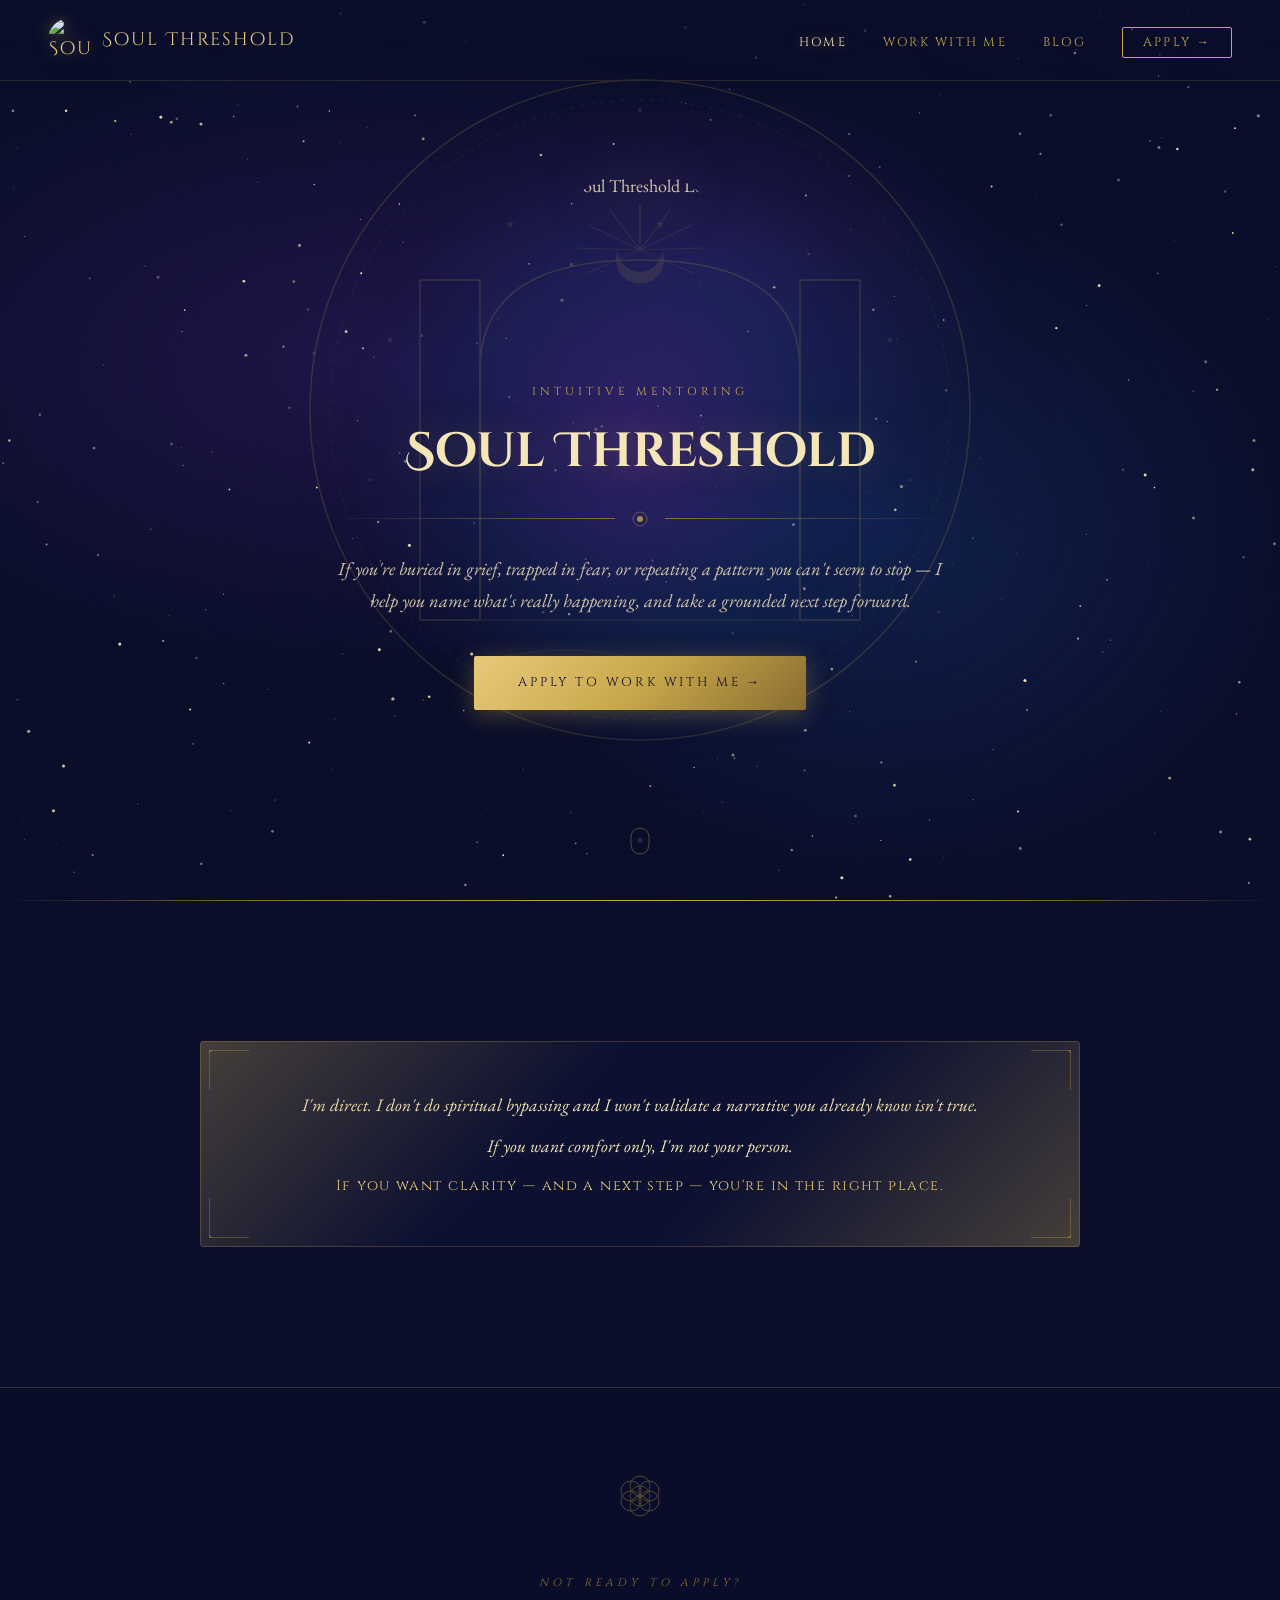
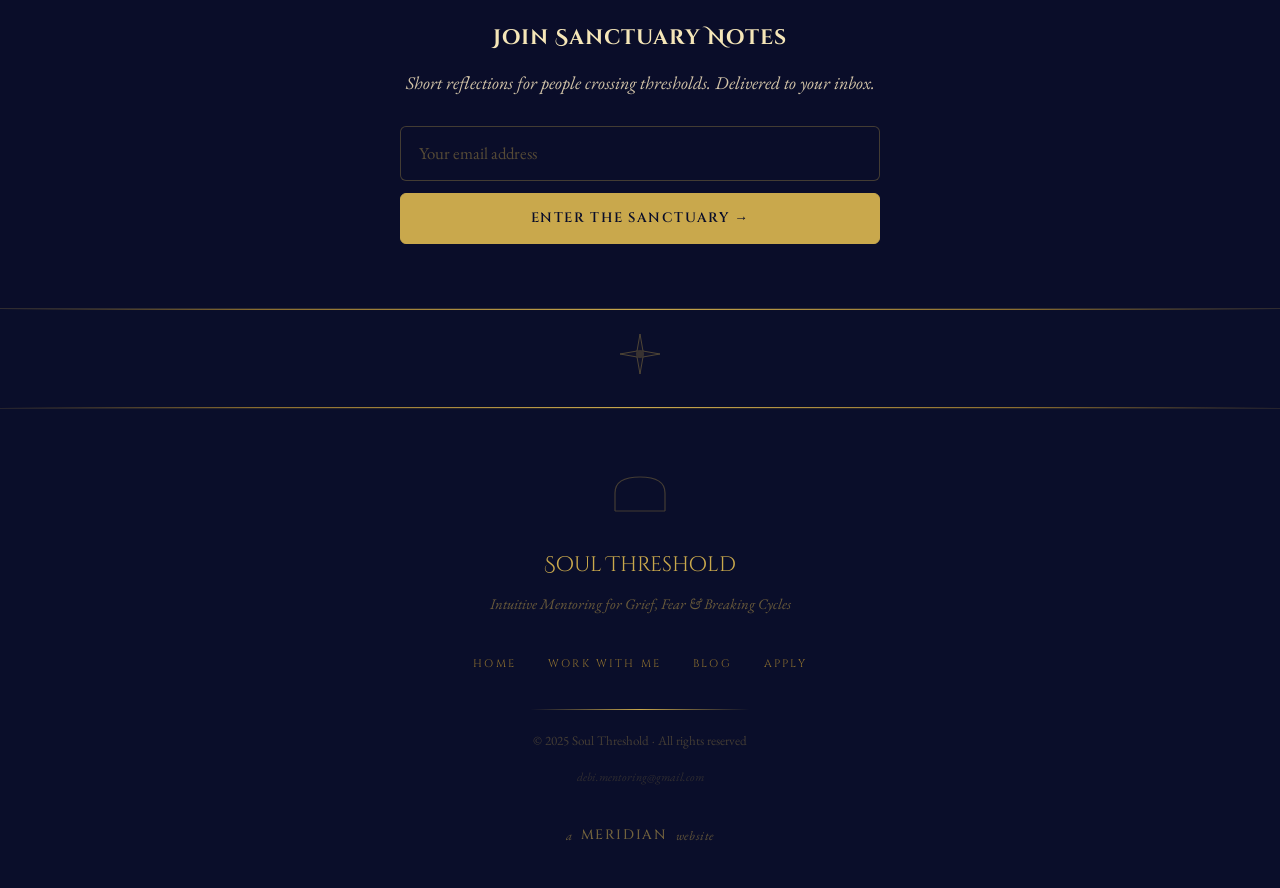
==== commit 22f5795d: "Add Netlify Identity widget and login redirect to all pages Adds the identity widget script in <head" ====
--- a/index.html
+++ b/index.html
@@ -31,6 +31,7 @@
   <link rel="preconnect" href="https://fonts.gstatic.com" crossorigin />
   <link href="https://fonts.googleapis.com/css2?family=Cinzel:wght@400;500;600;700&family=Cinzel+Decorative:wght@400;700&family=EB+Garamond:ital,wght@0,400;0,500;1,400;1,500&display=swap" rel="stylesheet" />
   <link rel="stylesheet" href="/assets/css/style.css" />
+  <script src="https://identity.netlify.com/v1/netlify-identity-widget.js"></script>
 </head>
 <body>
 
@@ -470,5 +471,16 @@
 </script>
 
 <script src="/assets/js/main.js"></script>
+<script>
+  if (window.netlifyIdentity) {
+    window.netlifyIdentity.on("init", user => {
+      if (!user) {
+        window.netlifyIdentity.on("login", () => {
+          document.location.href = "/admin/";
+        });
+      }
+    });
+  }
+</script>
 </body>
 </html>
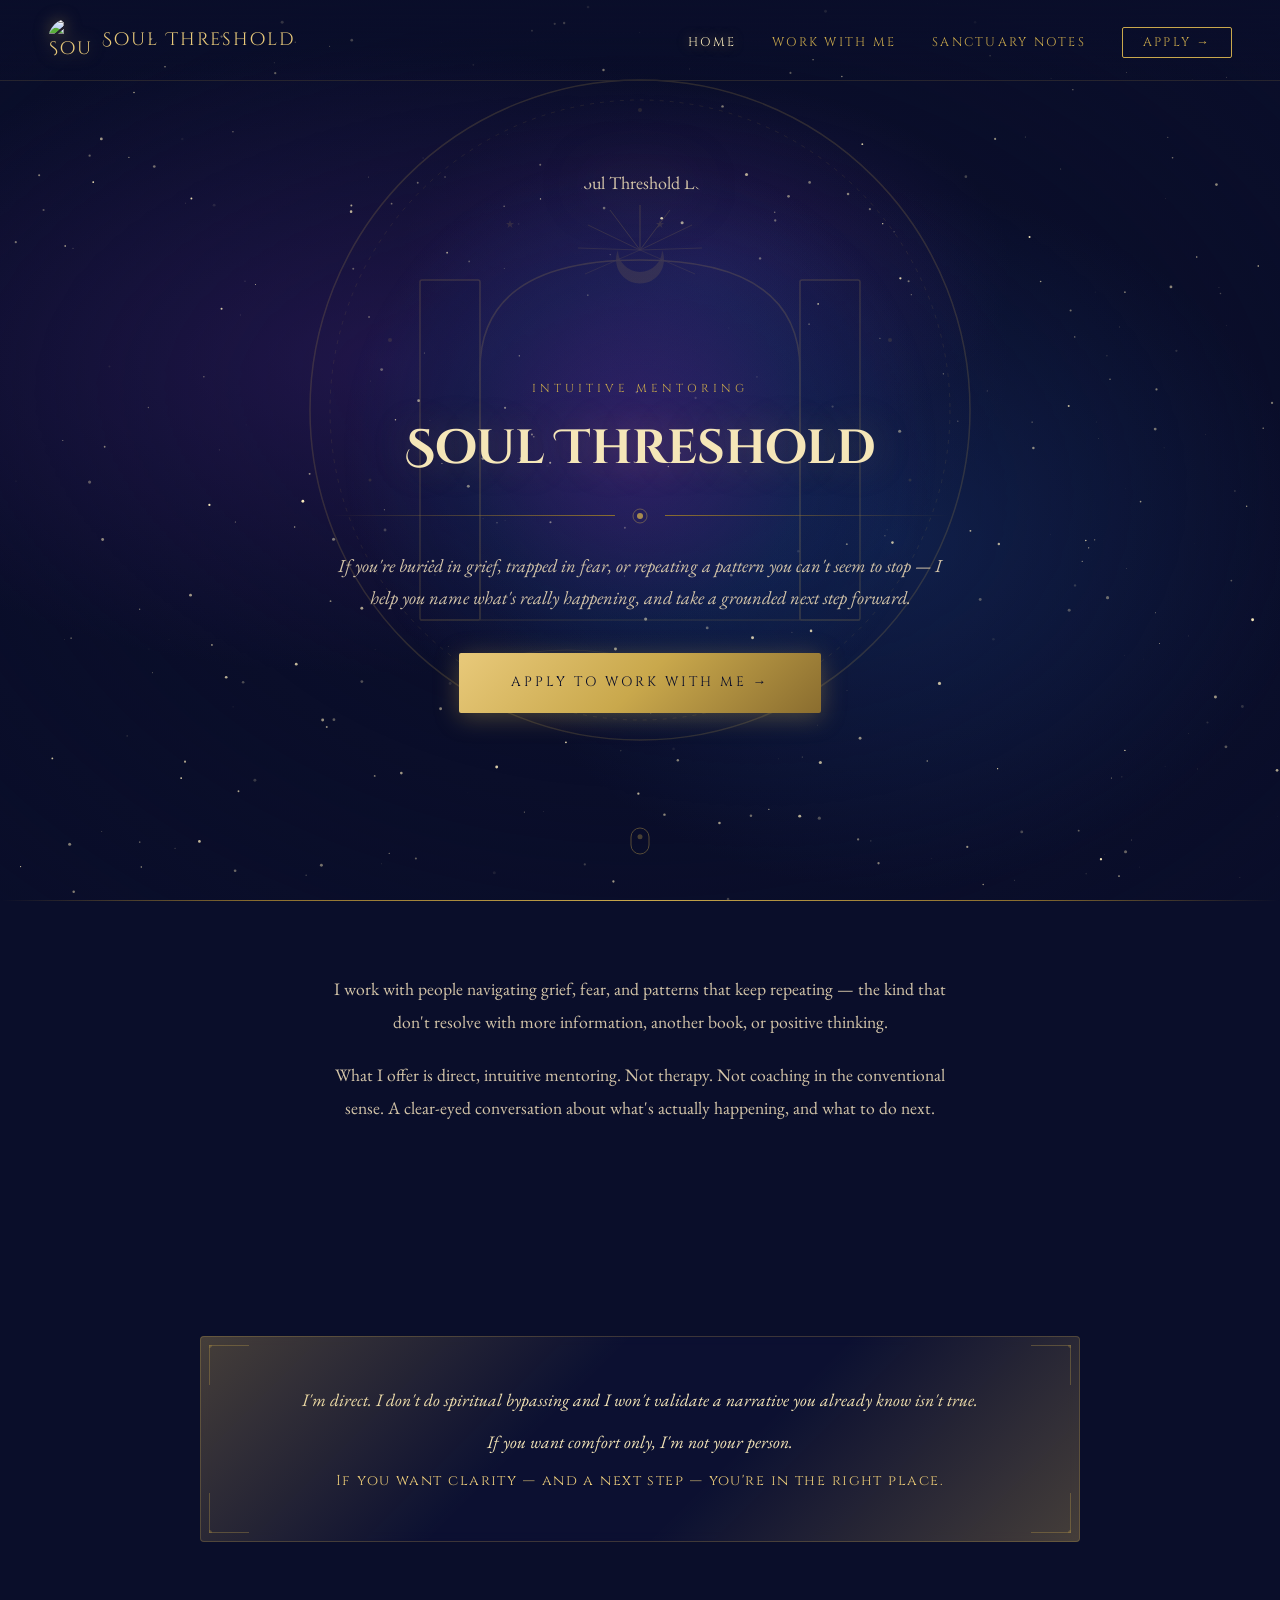
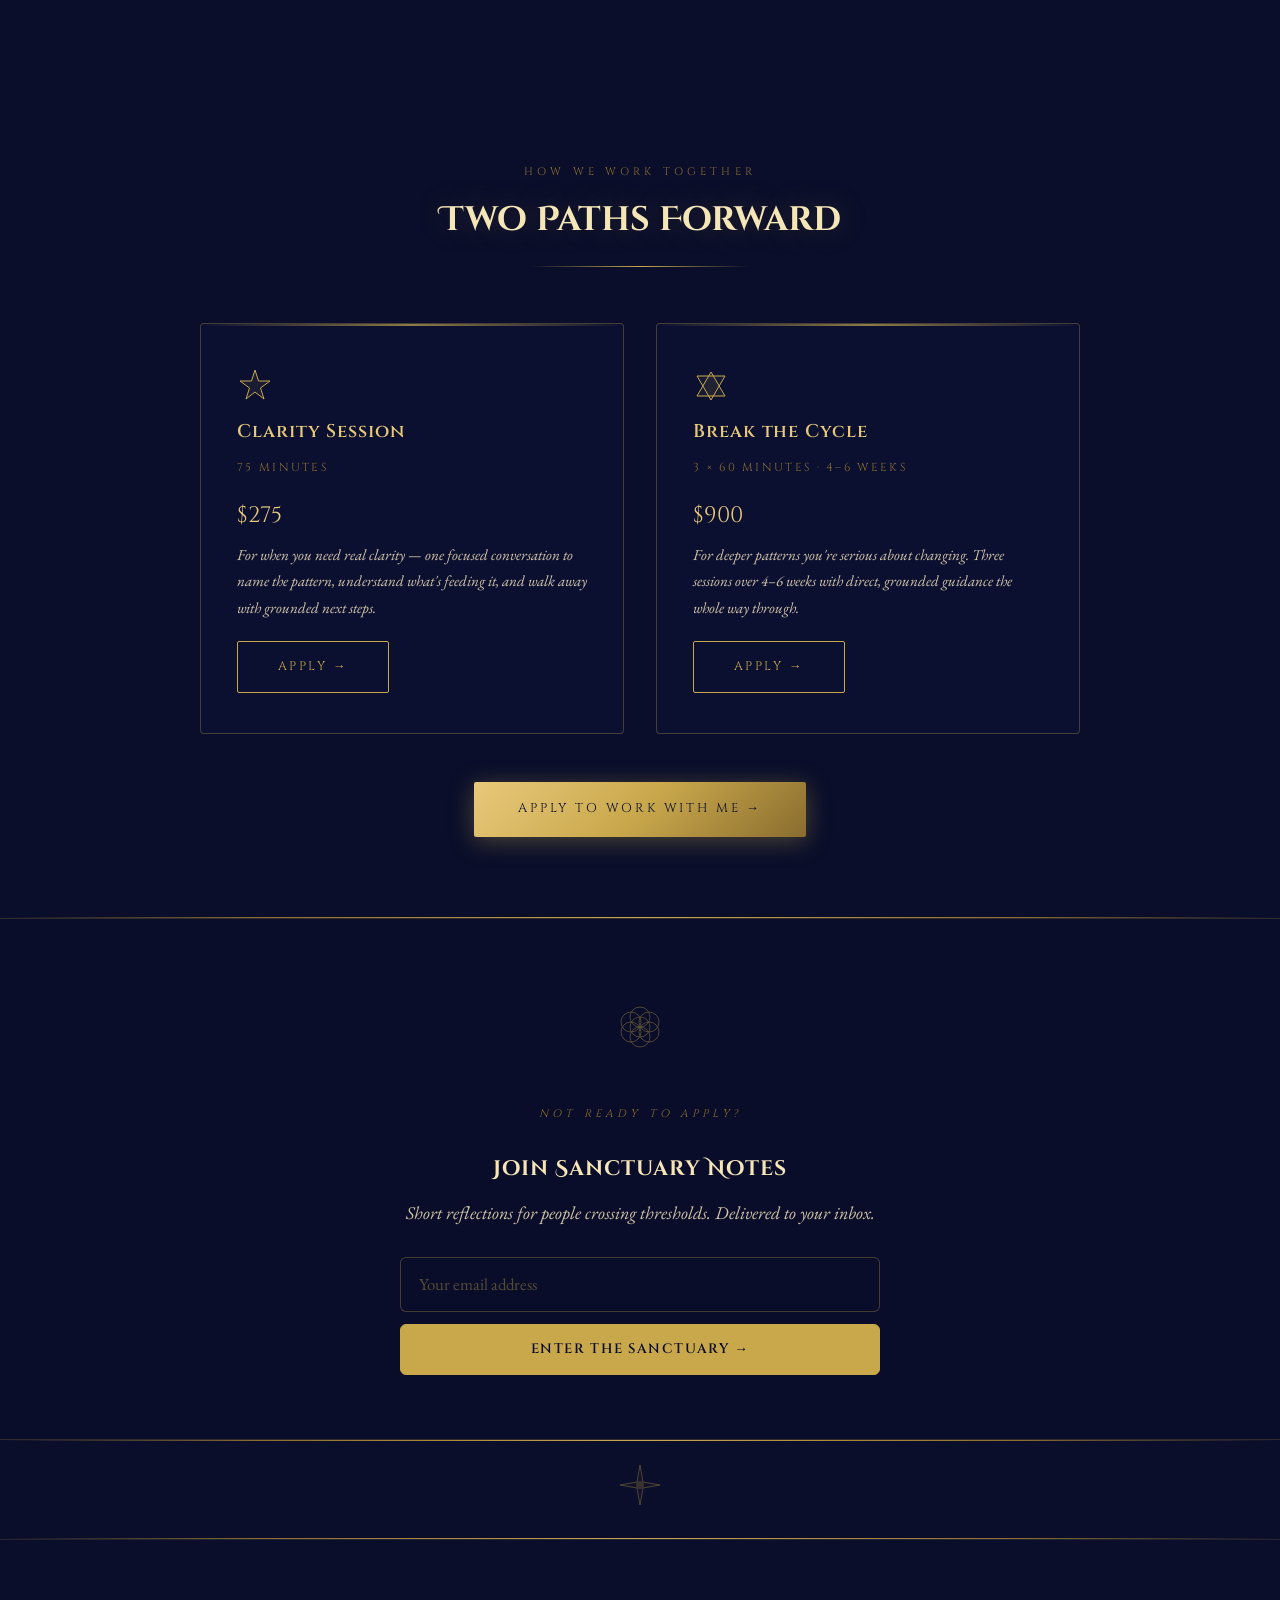
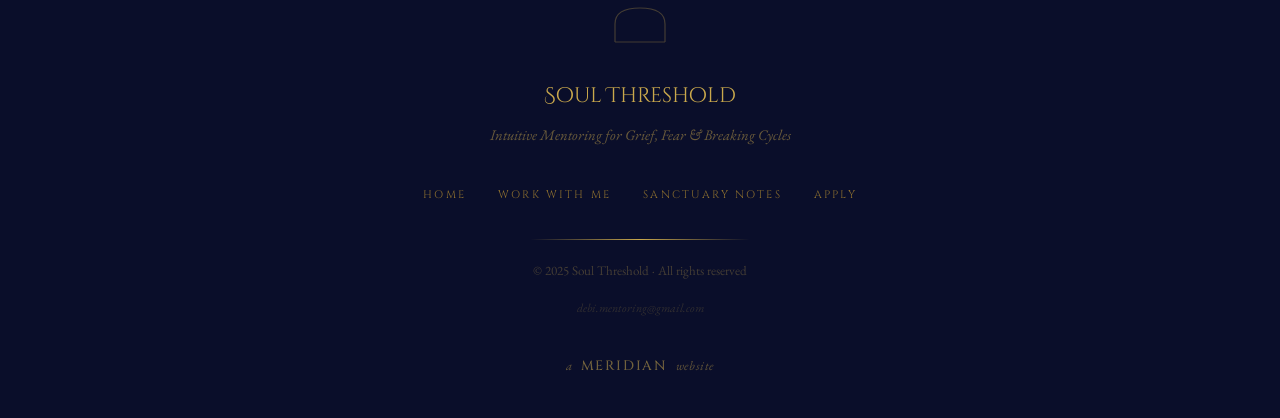
==== commit 316c318e: "Rename Blog to Sanctuary Notes, add context/offer sections, improve mobile UX - Rename "Blog" to "Sa" ====
--- a/index.html
+++ b/index.html
@@ -54,7 +54,7 @@
   <ul class="nav-links">
     <li><a href="/">Home</a></li>
     <li><a href="/work-with-me.html">Work With Me</a></li>
-    <li><a href="/blog.html">Blog</a></li>
+    <li><a href="/blog.html">Sanctuary Notes</a></li>
     <li><a href="/apply.html" class="nav-cta">Apply →</a></li>
   </ul>
 </nav>
@@ -128,7 +128,7 @@
         I help you name what's really happening, and take a grounded next step forward.
       </p>
 
-      <a href="/apply.html" class="btn-primary">Apply to Work With Me →</a>
+      <a href="/apply.html" class="btn-primary hero-cta">Apply to Work With Me →</a>
     </div>
 
     <!-- Scroll indicator -->
@@ -145,6 +145,18 @@
 
   <!-- Gold rule -->
   <div class="gold-rule"></div>
+
+  <!-- ═══════════════════════════════════════════════════════════════════
+       CONTEXT SECTION
+  ═══════════════════════════════════════════════════════════════════ -->
+  <section class="section" style="padding: 72px 0;">
+    <div class="container">
+      <div class="context-block reveal">
+        <p>I work with people navigating grief, fear, and patterns that keep repeating — the kind that don't resolve with more information, another book, or positive thinking.</p>
+        <p>What I offer is direct, intuitive mentoring. Not therapy. Not coaching in the conventional sense. A clear-eyed conversation about what's actually happening, and what to do next.</p>
+      </div>
+    </div>
+  </section>
 
   <!-- ═══════════════════════════════════════════════════════════════════
        STYLE STATEMENT
@@ -175,6 +187,52 @@
       </div>
     </div>
   </section>
+
+  <!-- ═══════════════════════════════════════════════════════════════════
+       OFFER TEASER
+  ═══════════════════════════════════════════════════════════════════ -->
+  <section class="section" style="padding: 80px 0;">
+    <div class="container">
+      <p class="section-eyebrow reveal">How We Work Together</p>
+      <h2 class="reveal" style="margin-bottom: 8px;">Two Paths Forward</h2>
+      <div class="gold-rule-sm" style="margin-top:16px; margin-bottom:48px;"></div>
+
+      <div class="services-grid reveal">
+
+        <!-- Card 1: Clarity Session -->
+        <div class="service-card">
+          <svg class="card-glyph" width="36" height="36" viewBox="0 0 36 36" fill="none" style="display:block; margin-bottom:12px;">
+            <polygon points="18,2 21.5,13 33,13 23.5,20 27,31 18,24 9,31 12.5,20 3,13 14.5,13" stroke="#c9a84c" stroke-width="1" fill="rgba(201,168,76,0.08)"/>
+          </svg>
+          <h3>Clarity Session</h3>
+          <div class="duration">75 Minutes</div>
+          <div class="price">$275</div>
+          <p style="font-style:italic; font-size:0.95rem; margin-bottom:20px;">For when you need real clarity — one focused conversation to name the pattern, understand what's feeding it, and walk away with grounded next steps.</p>
+          <a href="/apply.html" class="btn-secondary">Apply →</a>
+        </div>
+
+        <!-- Card 2: Break the Cycle -->
+        <div class="service-card">
+          <svg class="card-glyph" width="36" height="36" viewBox="0 0 36 36" fill="none" style="display:block; margin-bottom:12px;">
+            <polygon points="18,4 32,28 4,28" stroke="#c9a84c" stroke-width="1" fill="rgba(201,168,76,0.06)"/>
+            <polygon points="18,32 4,8 32,8" stroke="#c9a84c" stroke-width="1" fill="rgba(201,168,76,0.06)"/>
+          </svg>
+          <h3>Break the Cycle</h3>
+          <div class="duration">3 &times; 60 Minutes &middot; 4&ndash;6 Weeks</div>
+          <div class="price">$900</div>
+          <p style="font-style:italic; font-size:0.95rem; margin-bottom:20px;">For deeper patterns you're serious about changing. Three sessions over 4&ndash;6 weeks with direct, grounded guidance the whole way through.</p>
+          <a href="/apply.html" class="btn-secondary">Apply →</a>
+        </div>
+
+      </div>
+
+      <div style="text-align:center; margin-top:48px;" class="reveal">
+        <a href="/apply.html" class="btn-primary">Apply to Work With Me →</a>
+      </div>
+    </div>
+  </section>
+
+  <div class="gold-rule"></div>
 
   <!-- ═══════════════════════════════════════════════════════════════════
        EMAIL SIGNUP — SANCTUARY NOTES
@@ -437,7 +495,7 @@
   <ul class="footer-links">
     <li><a href="/">Home</a></li>
     <li><a href="/work-with-me.html">Work With Me</a></li>
-    <li><a href="/blog.html">Blog</a></li>
+    <li><a href="/blog.html">Sanctuary Notes</a></li>
     <li><a href="/apply.html">Apply</a></li>
   </ul>
 
--- a/assets/css/style.css
+++ b/assets/css/style.css
@@ -1044,6 +1044,62 @@
 @keyframes pulse {
   0%, 80%, 100% { transform: scale(0.6); opacity: 0.4; }
   40% { transform: scale(1); opacity: 1; }
+}
+
+/* ─── SANCTUARY NOTES PLACEHOLDER ─────────────────────────────────── */
+.sanctuary-notes-placeholder {
+  text-align: center;
+  max-width: 520px;
+  margin: 0 auto;
+  padding: 80px 40px;
+}
+
+.sanctuary-notes-placeholder p {
+  font-family: 'EB Garamond', Georgia, serif;
+  font-size: 1.15rem;
+  font-style: italic;
+  color: var(--gold-dim);
+  line-height: 1.85;
+  letter-spacing: 0.02em;
+}
+
+/* ─── CONTEXT BLOCK ───────────────────────────────────────────────── */
+.context-block {
+  max-width: 640px;
+  margin: 0 auto;
+  text-align: center;
+}
+
+.context-block p {
+  font-size: 1.1rem;
+  line-height: 1.85;
+  color: var(--text-body);
+  margin-bottom: 1.2em;
+}
+
+.context-block p:last-child {
+  margin-bottom: 0;
+}
+
+/* ─── CARD TRANSITION TEXT ────────────────────────────────────────── */
+.card-transition-text {
+  text-align: center;
+  margin: 36px auto 0;
+  max-width: 480px;
+}
+
+.card-transition-text p {
+  font-family: 'EB Garamond', Georgia, serif;
+  font-size: 1.05rem;
+  font-style: italic;
+  color: var(--gold-dim);
+  letter-spacing: 0.02em;
+}
+
+/* ─── HERO CTA ────────────────────────────────────────────────────── */
+.hero-cta {
+  padding: 18px 52px;
+  font-size: 0.85rem;
 }
 
 /* ─── MOBILE ───────────────────────────────────────────────────────── */
@@ -1071,9 +1127,63 @@
   .app-form { padding: 36px 24px 32px; }
   .process-steps { flex-direction: column; gap: 20px; }
   .process-step:not(:last-child)::after { display: none; }
+
+  /* Mobile buttons — generous tap targets */
+  .btn-primary {
+    padding: 18px 36px;
+    font-size: 0.82rem;
+    min-height: 48px;
+    display: inline-flex;
+    align-items: center;
+    justify-content: center;
+  }
+  .btn-secondary {
+    padding: 16px 32px;
+    min-height: 48px;
+    display: inline-flex;
+    align-items: center;
+    justify-content: center;
+  }
+  .hero-cta {
+    padding: 20px 40px;
+    font-size: 0.85rem;
+  }
+
+  /* Form spacing — calm, spacious */
+  .form-group {
+    margin-bottom: 28px;
+  }
+  .form-group input,
+  .form-group select,
+  .form-group textarea {
+    padding: 16px 18px;
+    font-size: 1.05rem;
+    min-height: 48px;
+  }
+  .form-section-title {
+    margin: 40px 0 24px;
+  }
+  .form-consent {
+    padding: 24px;
+  }
+
+  /* Sanctuary notes placeholder */
+  .sanctuary-notes-placeholder {
+    padding: 60px 24px;
+  }
 }
 
 @media (max-width: 480px) {
-  h1 { font-size: 1.6rem; }
+  h1 { font-size: 1.5rem; }
+  h2 { font-size: 1.25rem; }
   .hero-moon-sun img { width: 130px; height: 130px; }
-}
+  .hero-sub { font-size: 1.05rem; }
+  .style-block { padding: 28px 22px; }
+  .signup-section { padding: 48px 24px; }
+}
+
+@media (max-width: 414px) {
+  h1 { font-size: 1.4rem; word-spacing: 0.05em; }
+  h2 { font-size: 1.15rem; word-spacing: 0.05em; }
+  .signup-section h3 { font-size: 1.15rem; }
+}
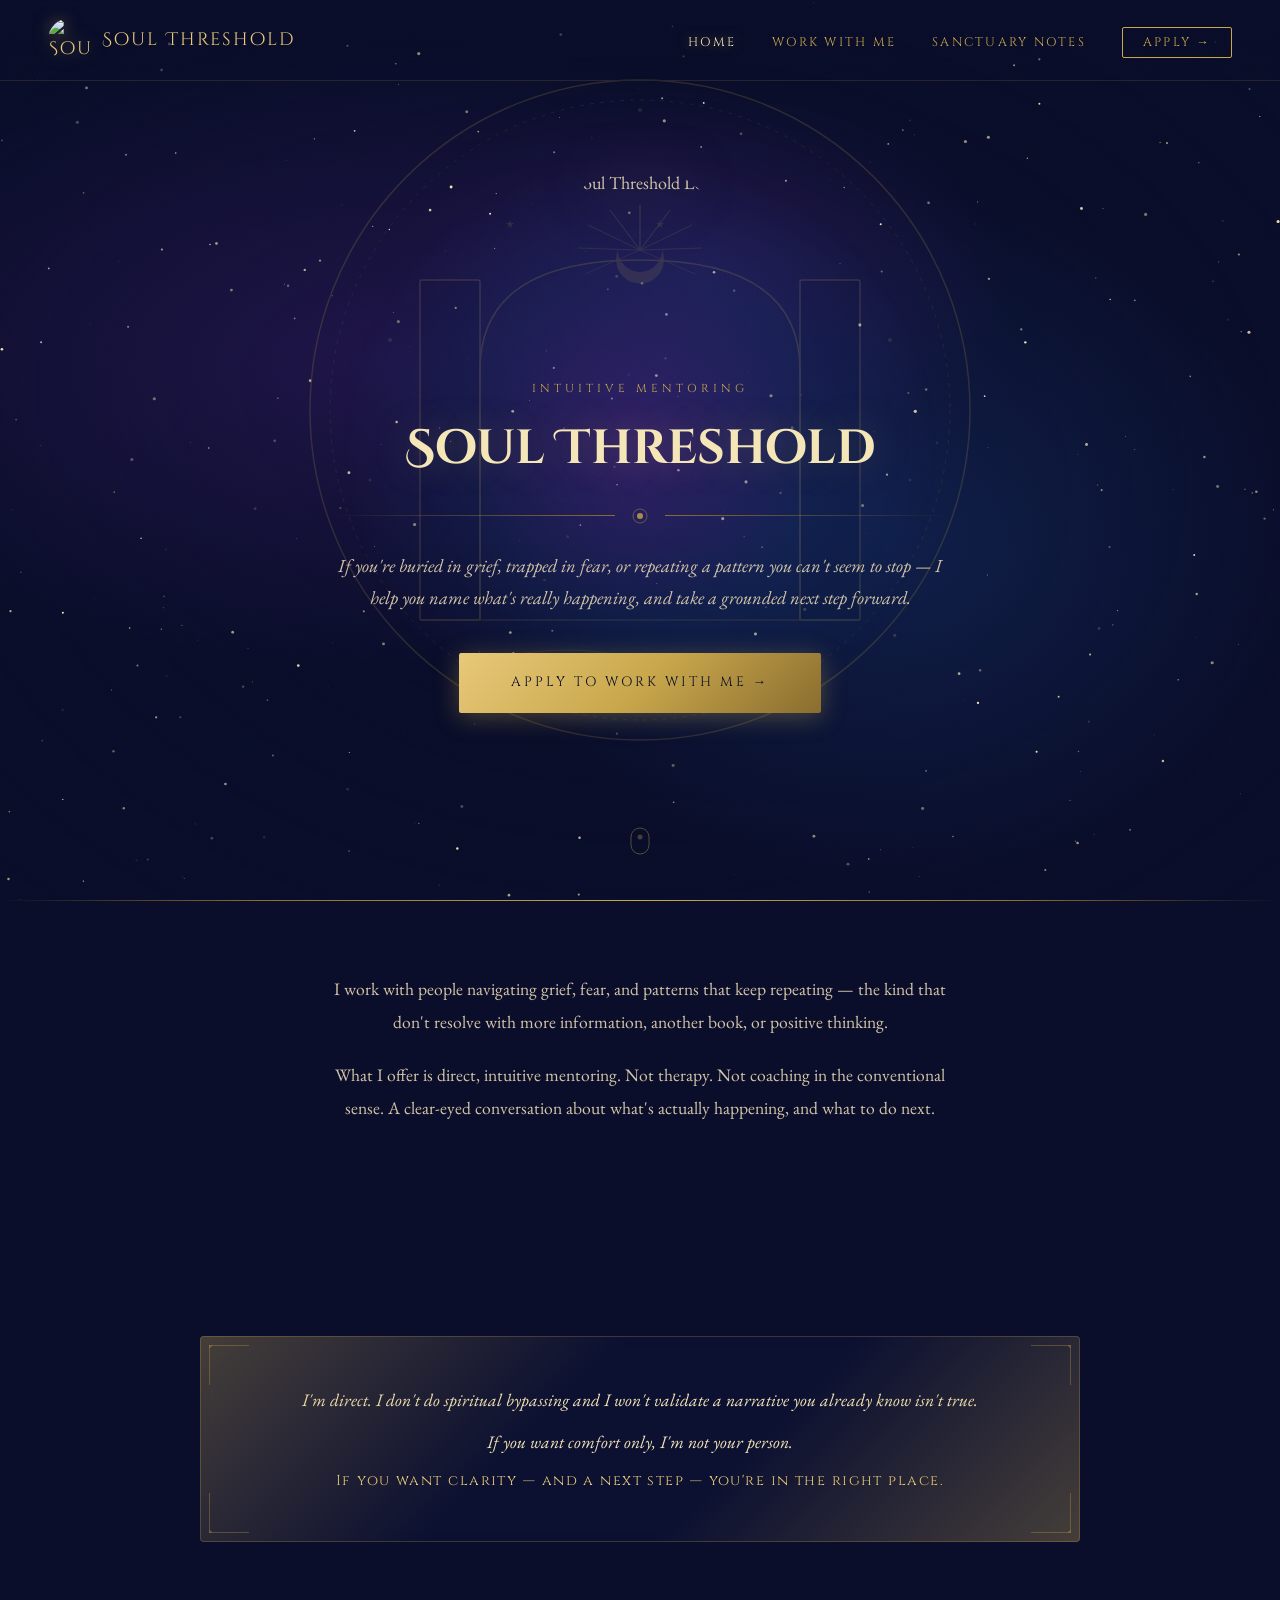
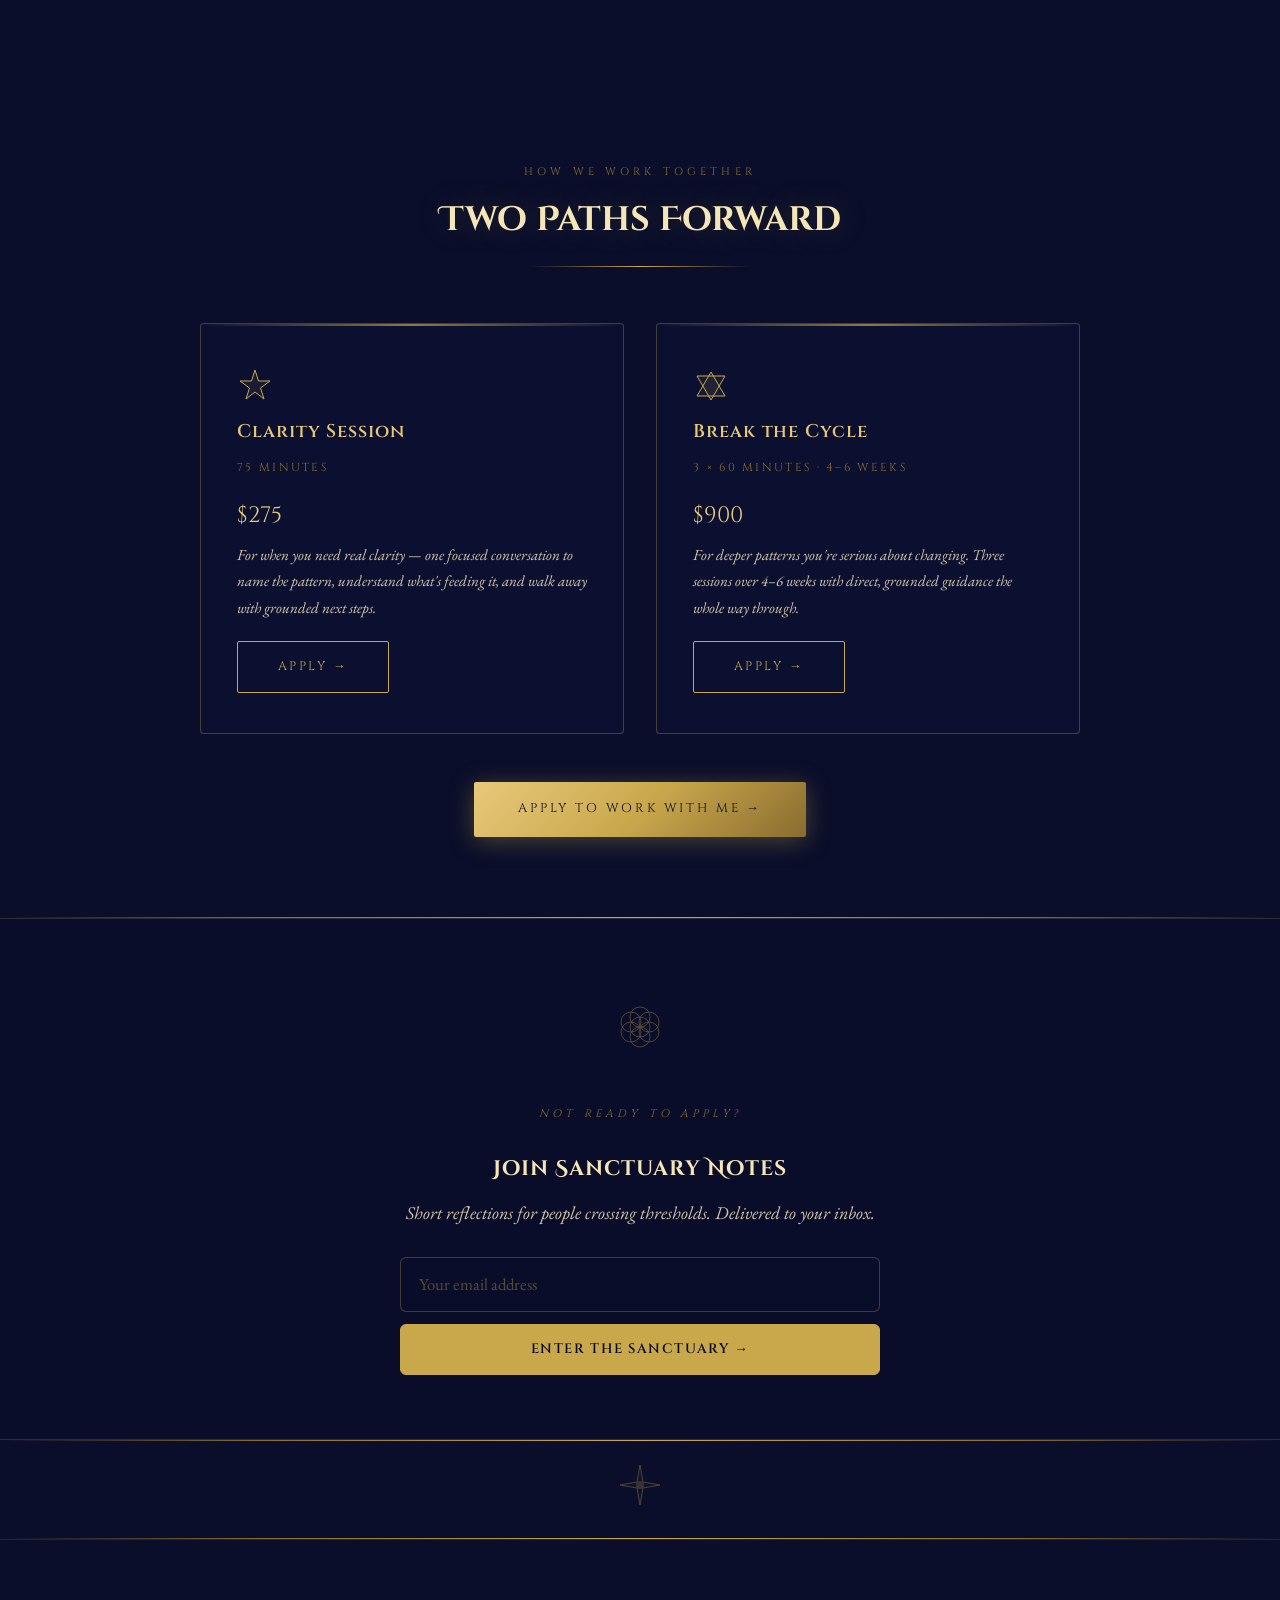
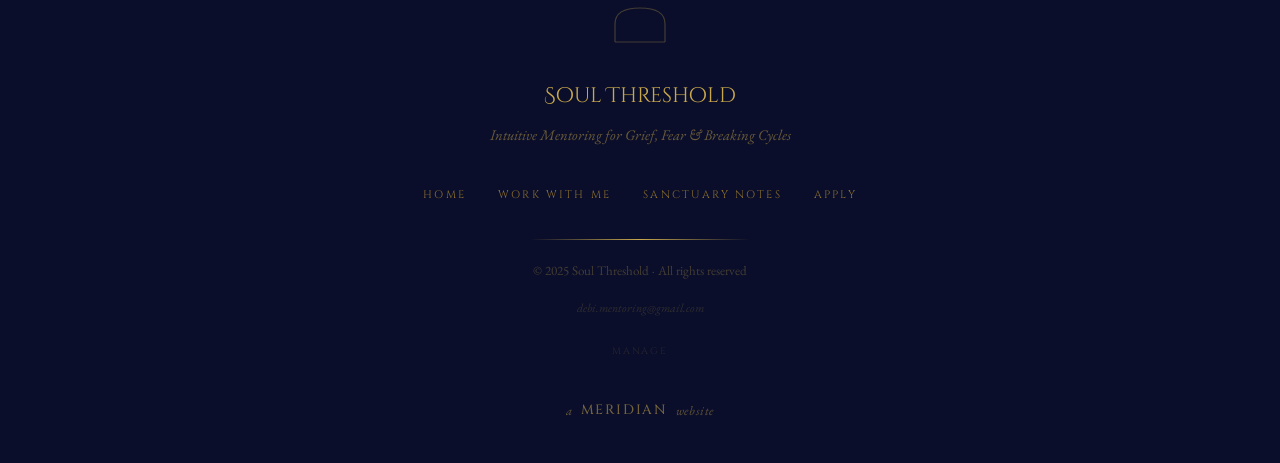
==== commit 832b6016: "Add custom admin panel at /manage/ for easy content management Built a beginner-friendly admin panel" ====
--- a/index.html
+++ b/index.html
@@ -505,6 +505,7 @@
   <p style="font-size:0.75rem; color:rgba(201,168,76,0.2); margin-top:6px; font-style:italic;">
     debi.mentoring@gmail.com
   </p>
+  <p class="footer-admin"><a href="/manage/">Manage</a></p>
 
   <div style="margin-top:36px; display:flex; align-items:center; justify-content:center; gap:8px;">
     <span style="font-family:'EB Garamond', serif; font-size:0.8rem; color:rgba(201,168,76,0.45); font-style:italic; letter-spacing:0.05em;">a</span>
--- a/assets/css/style.css
+++ b/assets/css/style.css
@@ -885,6 +885,18 @@
   color: rgba(201,168,76,0.3);
 }
 
+.footer-admin { margin-top: 12px; }
+.footer-admin a {
+  font-family: 'Cinzel', serif;
+  font-size: 0.6rem;
+  letter-spacing: 0.2em;
+  text-transform: uppercase;
+  color: rgba(201,168,76,0.15);
+  text-decoration: none;
+  transition: color 0.3s;
+}
+.footer-admin a:hover { color: rgba(201,168,76,0.4); }
+
 /* ─── FLOATING PARTICLES ───────────────────────────────────────────── */
 .particle {
   position: fixed;
@@ -1046,21 +1058,169 @@
   40% { transform: scale(1); opacity: 1; }
 }
 
-/* ─── SANCTUARY NOTES PLACEHOLDER ─────────────────────────────────── */
-.sanctuary-notes-placeholder {
-  text-align: center;
-  max-width: 520px;
+/* ─── SANCTUARY NOTES ─────────────────────────────────────────────── */
+.notes-subtitle {
+  font-family: 'EB Garamond', Georgia, serif;
+  font-size: 1.1rem;
+  font-style: italic;
+  color: var(--gold-dim);
+  text-align: center;
+  margin-bottom: 48px;
+}
+
+.notes-archive {
+  max-width: 600px;
   margin: 0 auto;
-  padding: 80px 40px;
-}
-
-.sanctuary-notes-placeholder p {
+}
+
+.notes-empty {
+  text-align: center;
+  font-family: 'EB Garamond', Georgia, serif;
+  font-size: 1.1rem;
+  font-style: italic;
+  color: var(--gold-dim);
+  padding: 60px 0;
+}
+
+.archive-section {
+  margin-bottom: 48px;
+}
+
+.archive-section-heading {
+  font-family: 'Cinzel', serif;
+  font-size: 0.72rem;
+  font-weight: 500;
+  letter-spacing: 0.25em;
+  text-transform: uppercase;
+  color: rgba(201,169,110,0.6);
+  margin-bottom: 20px;
+  padding-bottom: 12px;
+  border-bottom: 1px solid rgba(201,168,76,0.12);
+}
+
+.archive-entries {
+  display: flex;
+  flex-direction: column;
+  gap: 0;
+}
+
+.archive-entry {
+  display: block;
+  font-family: 'EB Garamond', Georgia, serif;
+  font-size: 1.1rem;
+  color: var(--text-body);
+  text-decoration: none;
+  padding: 14px 0;
+  border-bottom: 1px solid rgba(201,168,76,0.06);
+  transition: color 0.25s ease, padding-left 0.25s ease;
+}
+
+.archive-entry:hover {
+  color: var(--gold-light);
+  padding-left: 8px;
+}
+
+/* ─── SINGLE NOTE VIEW ────────────────────────────────────────────── */
+.note-content {
+  max-width: 680px;
+  margin: 0 auto;
+}
+
+.note-header {
+  text-align: center;
+  margin-bottom: 48px;
+}
+
+.note-number {
+  font-family: 'Cinzel', serif;
+  font-size: 0.72rem;
+  font-weight: 500;
+  letter-spacing: 0.25em;
+  text-transform: uppercase;
+  color: var(--gold-dim);
+  margin-bottom: 16px;
+}
+
+.note-header h1 {
+  font-family: 'Cinzel Decorative', 'Cinzel', serif;
+  font-size: clamp(1.6rem, 3.5vw, 2.4rem);
+  color: var(--gold-pale);
+  margin-bottom: 12px;
+}
+
+.note-date {
+  font-family: 'EB Garamond', Georgia, serif;
+  font-size: 0.95rem;
+  font-style: italic;
+  color: var(--gold-dim);
+  opacity: 0.7;
+}
+
+.note-body {
+  font-family: 'EB Garamond', Georgia, serif;
+  font-size: 1.1rem;
+  line-height: 1.85;
+  color: var(--text-body);
+}
+
+.note-body h2 {
+  font-family: 'Cinzel', serif;
+  font-size: 1.1rem;
+  letter-spacing: 0.08em;
+  color: var(--gold-light);
+  margin: 2.5em 0 1em;
+}
+
+.note-body p {
+  margin-bottom: 1.4em;
+}
+
+.note-body ul {
+  margin: 1.2em 0;
+  padding-left: 1.5em;
+}
+
+.note-body li {
+  margin-bottom: 0.6em;
+}
+
+.note-body blockquote {
+  border-left: 2px solid var(--gold-dim);
+  padding-left: 1.2em;
+  margin: 1.5em 0;
+  font-style: italic;
+  color: var(--gold-dim);
+}
+
+.note-closing {
+  text-align: center;
+  margin-top: 64px;
+  padding-top: 32px;
+  border-top: 1px solid rgba(201,168,76,0.12);
+}
+
+.note-closing p {
   font-family: 'EB Garamond', Georgia, serif;
   font-size: 1.15rem;
   font-style: italic;
-  color: var(--gold-dim);
-  line-height: 1.85;
-  letter-spacing: 0.02em;
+  color: var(--gold-light);
+  line-height: 1.8;
+}
+
+.back-to-notes {
+  display: inline-block;
+  margin-top: 48px;
+  font-family: 'Cinzel', serif;
+  font-size: 0.75rem;
+  letter-spacing: 0.15em;
+  text-transform: uppercase;
+  color: var(--gold-dim);
+  text-decoration: none;
+  transition: color 0.25s ease;
+}
+
+.back-to-notes:hover {
+  color: var(--gold-light);
 }
 
 /* ─── CONTEXT BLOCK ───────────────────────────────────────────────── */
@@ -1167,9 +1327,10 @@
     padding: 24px;
   }
 
-  /* Sanctuary notes placeholder */
-  .sanctuary-notes-placeholder {
-    padding: 60px 24px;
+  /* Sanctuary notes archive */
+  .archive-entry {
+    font-size: 1.05rem;
+    padding: 12px 0;
   }
 }
 
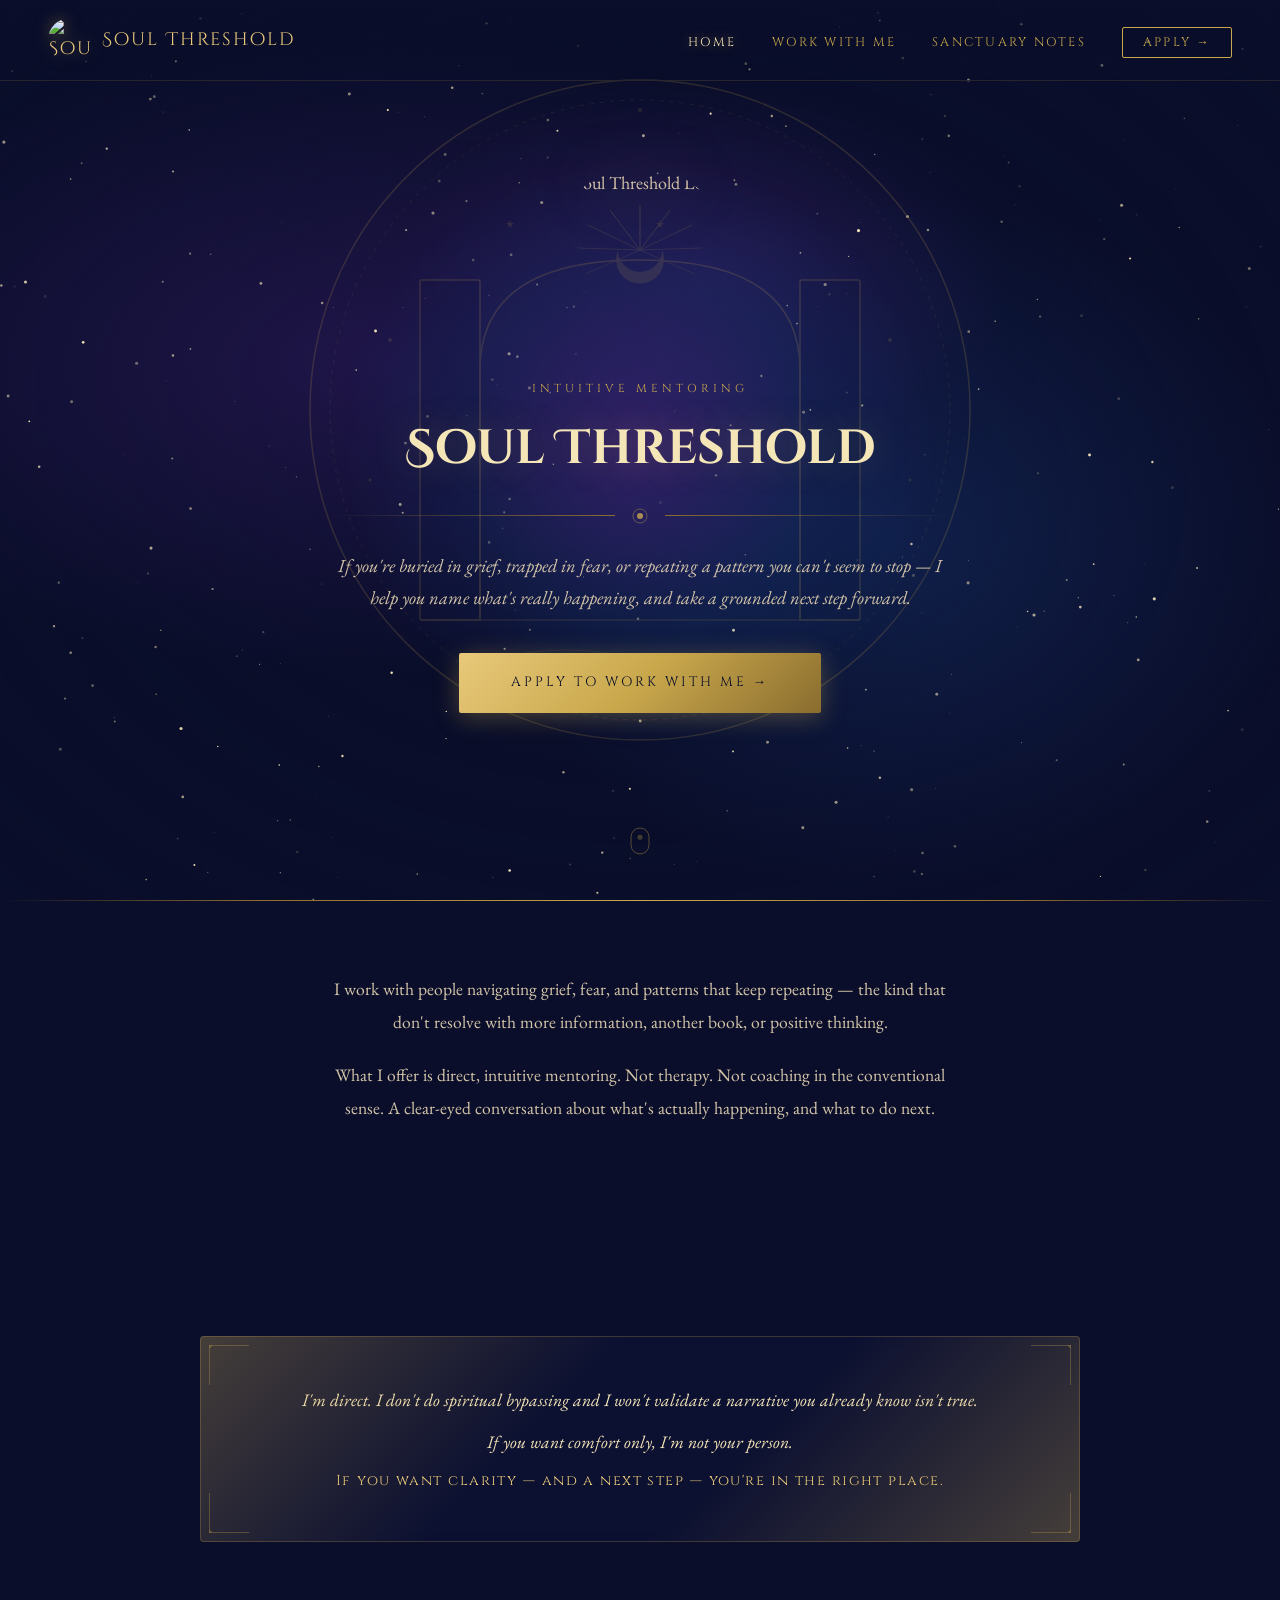
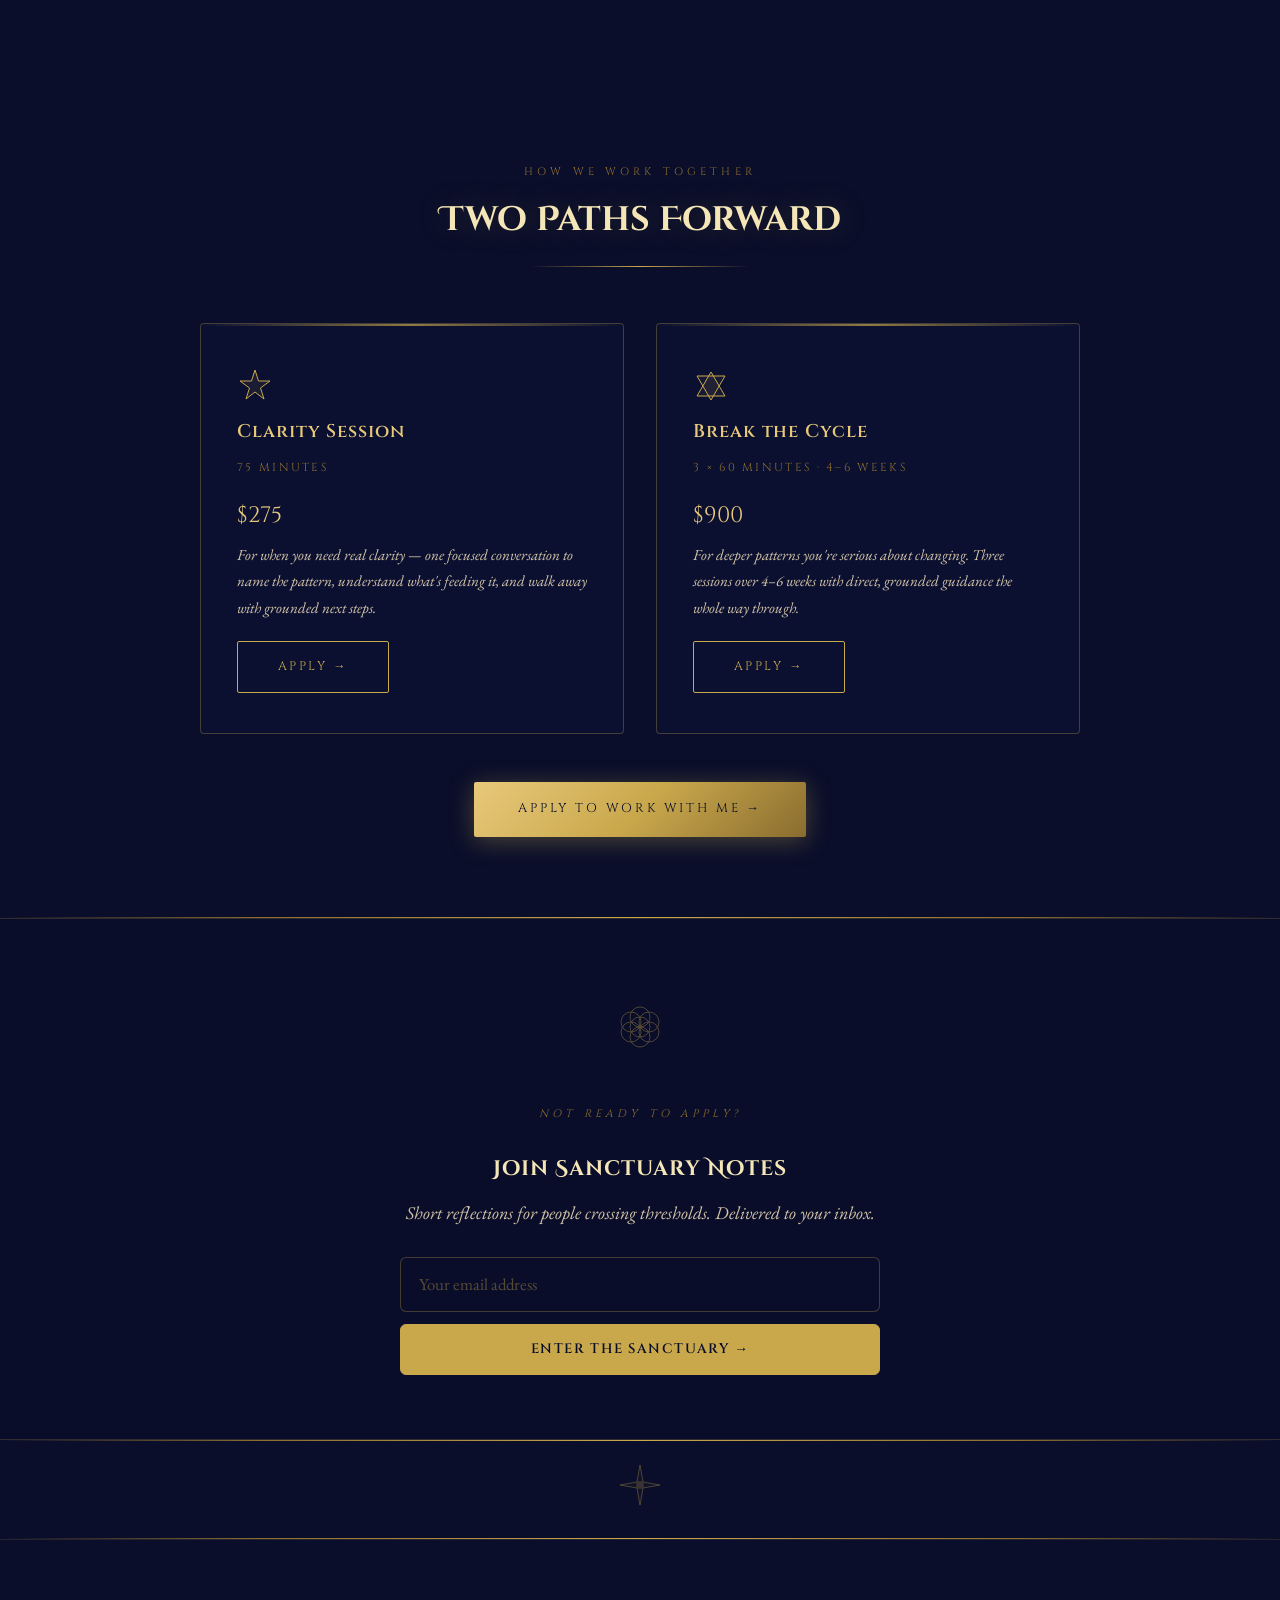
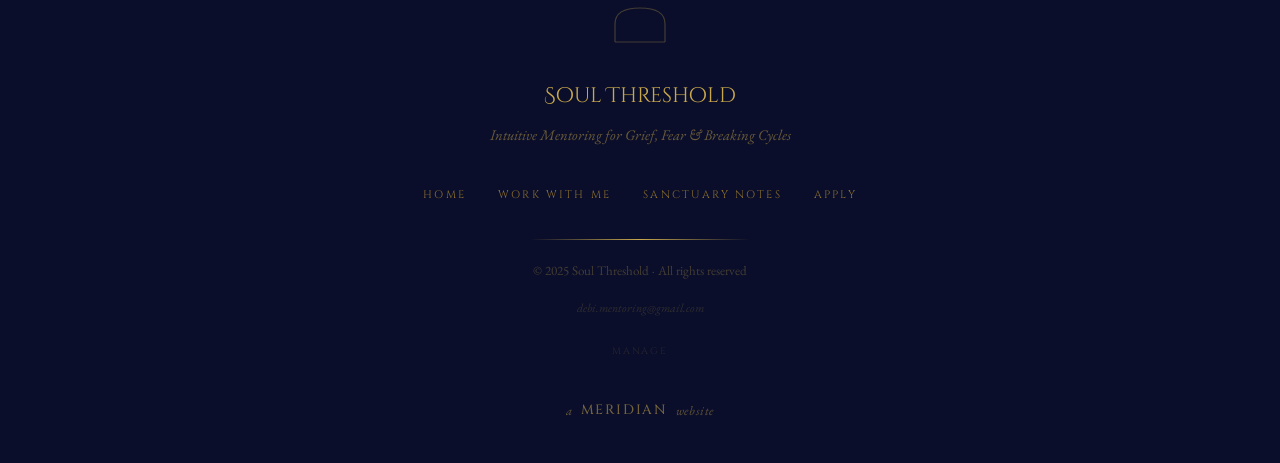
==== commit 67083314: "Replace MailerLite embed with custom signup form + subscribe function The old MailerLite embed on th" ====
--- a/index.html
+++ b/index.html
@@ -254,216 +254,150 @@
     <h3>Join Sanctuary Notes</h3>
     <p>Short reflections for people crossing thresholds. Delivered to your inbox.</p>
 
-    <!-- MailerLite Signup Form -->
-    <div id="mailerlite-form">
-
-      <!-- MailerLite embed styles -->
-      <style type="text/css">@import url("https://assets.mlcdn.com/fonts.css?version=1771946");</style>
-      <style type="text/css">
-      /* LOADER */
-      .ml-form-embedSubmitLoad {
-        display: inline-block;
-        width: 20px;
-        height: 20px;
-      }
-      .g-recaptcha {
-        transform: scale(1);
-        -webkit-transform: scale(1);
-        transform-origin: 0 0;
-        -webkit-transform-origin: 0 0;
-      }
-      .sr-only {
-        position: absolute;
-        width: 1px;
-        height: 1px;
-        padding: 0;
-        margin: -1px;
-        overflow: hidden;
-        clip: rect(0,0,0,0);
-        border: 0;
-      }
-      .ml-form-embedSubmitLoad:after {
-        content: " ";
-        display: block;
-        width: 11px;
-        height: 11px;
-        margin: 1px;
-        border-radius: 50%;
-        border: 4px solid #fff;
-        border-color: #c9a84c #c9a84c #c9a84c transparent;
-        animation: ml-form-embedSubmitLoad 1.2s linear infinite;
-      }
-      @keyframes ml-form-embedSubmitLoad {
-        0% { transform: rotate(0deg); }
-        100% { transform: rotate(360deg); }
-      }
-      #mlb2-37731459.ml-form-embedContainer {
+    <!-- Sanctuary Notes Signup Form -->
+    <style>
+      .st-signup { max-width: 480px; width: 100%; margin: 0 auto; }
+      .st-signup form { margin: 0; width: 100%; display: flex; flex-direction: column; gap: 12px; }
+      .st-signup input[type="email"] {
+        background-color: rgba(10,14,42,0.6);
+        color: var(--gold-pale);
+        border: 1px solid rgba(201,168,76,0.3);
+        border-radius: 6px;
+        font-family: 'EB Garamond', serif;
+        font-size: 1.05rem;
+        line-height: 1.5;
+        padding: 14px 18px;
+        width: 100%;
         box-sizing: border-box;
-        display: table;
-        margin: 0 auto;
-        position: static;
-        width: 100% !important;
-      }
-      #mlb2-37731459.ml-form-embedContainer .ml-form-embedWrapper {
-        background-color: transparent !important;
-        border-width: 0px;
-        border-color: transparent;
-        border-radius: 4px;
-        border-style: solid;
+        transition: border-color 0.3s ease;
+      }
+      .st-signup input[type="email"]:focus {
+        border-color: var(--gold);
+        outline: none;
+        box-shadow: 0 0 0 2px rgba(201,168,76,0.15);
+      }
+      .st-signup input[type="email"]::placeholder { color: rgba(201,168,76,0.4); }
+      .st-signup button {
+        background-color: var(--gold);
+        border: 1px solid var(--gold);
+        border-radius: 6px;
+        color: var(--navy);
+        cursor: pointer;
+        font-family: 'Cinzel', serif;
+        font-size: 0.85rem;
+        font-weight: 600;
+        letter-spacing: 0.12em;
+        text-transform: uppercase;
+        line-height: 1.5;
+        padding: 14px 28px;
+        width: 100%;
         box-sizing: border-box;
-        display: inline-block !important;
-        margin: 0;
-        padding: 0;
-        position: relative;
-      }
-      #mlb2-37731459.ml-form-embedContainer .ml-form-embedWrapper.embedPopup,
-      #mlb2-37731459.ml-form-embedContainer .ml-form-embedWrapper.embedDefault { width: 400px; }
-      #mlb2-37731459.ml-form-embedContainer .ml-form-embedWrapper.embedForm { max-width: 480px; width: 100%; }
-      #mlb2-37731459.ml-form-embedContainer .ml-form-align-center { text-align: center; }
-      #mlb2-37731459.ml-form-embedContainer .ml-form-align-default { display: table-cell !important; vertical-align: middle !important; text-align: center !important; }
-      #mlb2-37731459.ml-form-embedContainer .ml-form-embedWrapper .ml-form-embedBody,
-      #mlb2-37731459.ml-form-embedContainer .ml-form-embedWrapper .ml-form-successBody {
-        padding: 0 !important;
-      }
-      #mlb2-37731459.ml-form-embedContainer .ml-form-embedWrapper .ml-form-embedBody .ml-form-embedContent {
-        display: none !important;
-      }
-      #mlb2-37731459.ml-form-embedContainer .ml-form-embedWrapper .ml-form-successBody .ml-form-successContent {
+        transition: all 0.35s ease;
+      }
+      .st-signup button:hover:not(:disabled) {
+        background-color: var(--gold-light);
+        border-color: var(--gold-light);
+        transform: translateY(-1px);
+        box-shadow: 0 4px 20px rgba(201,168,76,0.3);
+      }
+      .st-signup button:disabled { opacity: 0.7; cursor: wait; }
+      .st-signup .st-honeypot {
+        position: absolute; left: -9999px; width: 1px; height: 1px; opacity: 0;
+      }
+      .st-signup .st-message {
+        margin-top: 12px;
+        text-align: center;
+        font-family: 'EB Garamond', serif;
+        font-size: 1rem;
+      }
+      .st-signup .st-message.error { color: #e88; }
+      .st-signup .st-success h4 {
+        color: var(--gold-light);
+        font-family: 'Cinzel Decorative', 'Cinzel', serif;
+        font-size: 1.4rem;
+        font-weight: 400;
+        margin: 0 0 10px 0;
+        text-align: center;
+      }
+      .st-signup .st-success p {
+        color: var(--text-body);
+        font-family: 'EB Garamond', serif;
+        font-size: 1.05rem;
         text-align: center;
         margin: 0;
       }
-      #mlb2-37731459.ml-form-embedContainer .ml-form-embedWrapper .ml-form-successBody .ml-form-successContent h4 {
-        color: var(--gold-light) !important;
-        font-family: 'Cinzel Decorative', 'Cinzel', serif !important;
-        font-size: 1.4rem !important;
-        font-weight: 400 !important;
-        margin: 0 0 10px 0 !important;
-        text-align: center !important;
-      }
-      #mlb2-37731459.ml-form-embedContainer .ml-form-embedWrapper .ml-form-successBody .ml-form-successContent p {
-        color: var(--text-body) !important;
-        font-family: 'EB Garamond', serif !important;
-        font-size: 1.05rem !important;
-        text-align: center !important;
-      }
-      #mlb2-37731459.ml-form-embedContainer .ml-form-embedWrapper .ml-form-embedBody form {
-        margin: 0;
-        width: 100%;
-      }
-      #mlb2-37731459.ml-form-embedContainer .ml-form-embedWrapper .ml-form-embedBody .ml-form-formContent,
-      #mlb2-37731459.ml-form-embedContainer .ml-form-embedWrapper .ml-form-embedBody .ml-form-checkboxRow {
-        margin: 0 0 12px 0;
-        width: 100%;
-      }
-      #mlb2-37731459.ml-form-embedContainer .ml-form-embedWrapper .ml-form-embedBody .ml-form-fieldRow {
-        margin: 0;
-        width: 100%;
-      }
-      #mlb2-37731459.ml-form-embedContainer .ml-form-embedWrapper .ml-form-embedBody .ml-form-fieldRow input {
-        background-color: rgba(10,14,42,0.6) !important;
-        color: var(--gold-pale) !important;
-        border-color: rgba(201,168,76,0.3) !important;
-        border-radius: 6px !important;
-        border-style: solid !important;
-        border-width: 1px !important;
-        font-family: 'EB Garamond', serif !important;
-        font-size: 1.05rem !important;
-        height: auto;
-        line-height: 1.5 !important;
-        padding: 14px 18px !important;
-        width: 100% !important;
-        box-sizing: border-box !important;
-        max-width: 100% !important;
-        transition: border-color 0.3s ease !important;
-      }
-      #mlb2-37731459.ml-form-embedContainer .ml-form-embedWrapper .ml-form-embedBody .ml-form-fieldRow input:focus {
-        border-color: var(--gold) !important;
-        outline: none !important;
-        box-shadow: 0 0 0 2px rgba(201,168,76,0.15) !important;
-      }
-      #mlb2-37731459.ml-form-embedContainer .ml-form-embedWrapper .ml-form-embedBody .ml-form-fieldRow input::-webkit-input-placeholder { color: rgba(201,168,76,0.4) !important; }
-      #mlb2-37731459.ml-form-embedContainer .ml-form-embedWrapper .ml-form-embedBody .ml-form-fieldRow input::-moz-placeholder { color: rgba(201,168,76,0.4) !important; }
-      #mlb2-37731459.ml-form-embedContainer .ml-form-embedWrapper .ml-form-embedBody .ml-form-fieldRow input:-ms-input-placeholder { color: rgba(201,168,76,0.4) !important; }
-      #mlb2-37731459.ml-form-embedContainer .ml-form-embedWrapper .ml-form-embedBody .ml-form-embedSubmit {
-        margin: 0;
-        float: left;
-        width: 100%;
-      }
-      #mlb2-37731459.ml-form-embedContainer .ml-form-embedWrapper .ml-form-embedBody .ml-form-embedSubmit button {
-        background-color: var(--gold) !important;
-        border: 1px solid var(--gold) !important;
-        border-radius: 6px !important;
-        box-shadow: none !important;
-        color: var(--navy) !important;
-        cursor: pointer;
-        font-family: 'Cinzel', serif !important;
-        font-size: 0.85rem !important;
-        font-weight: 600 !important;
-        letter-spacing: 0.12em !important;
-        text-transform: uppercase !important;
-        line-height: 1.5 !important;
-        height: auto;
-        padding: 14px 28px !important;
-        width: 100% !important;
-        box-sizing: border-box !important;
-        transition: all 0.35s ease !important;
-      }
-      #mlb2-37731459.ml-form-embedContainer .ml-form-embedWrapper .ml-form-embedBody .ml-form-embedSubmit button.loading {
-        display: none;
-      }
-      #mlb2-37731459.ml-form-embedContainer .ml-form-embedWrapper .ml-form-embedBody .ml-form-embedSubmit button:hover {
-        background-color: var(--gold-light) !important;
-        border-color: var(--gold-light) !important;
-        transform: translateY(-1px) !important;
-        box-shadow: 0 4px 20px rgba(201,168,76,0.3) !important;
-      }
-      .ml-error input {
-        border-color: #c0392b !important;
-      }
-      @media only screen and (max-width: 400px) {
-        .ml-form-embedWrapper.embedDefault, .ml-form-embedWrapper.embedPopup { width: 100% !important; }
-      }
-      </style>
-
-      <!-- MailerLite form HTML -->
-      <div id="mlb2-37731459" class="ml-form-embedContainer ml-subscribe-form ml-subscribe-form-37731459">
-        <div class="ml-form-align-center">
-          <div class="ml-form-embedWrapper embedForm">
-            <div class="ml-form-embedBody ml-form-embedBodyDefault row-form">
-              <div class="ml-form-embedContent" style="display:none;">
-                <h4>Sanctuary Notes</h4>
-                <p>Short reflections for people crossing thresholds.</p>
-              </div>
-              <form class="ml-block-form" action="https://assets.mailerlite.com/jsonp/2146171/forms/180507527535920367/subscribe" data-code="" method="post" target="_blank">
-                <div class="ml-form-formContent">
-                  <div class="ml-form-fieldRow ml-last-item">
-                    <div class="ml-field-group ml-field-email ml-validate-email ml-validate-required">
-                      <input aria-label="email" aria-required="true" type="email" class="form-control" data-inputmask="" name="fields[email]" placeholder="Your email address" autocomplete="email">
-                    </div>
-                  </div>
-                </div>
-                <input type="hidden" name="ml-submit" value="1">
-                <div class="ml-form-embedSubmit">
-                  <button type="submit" class="primary">Enter the Sanctuary →</button>
-                  <button disabled="disabled" style="display: none;" type="button" class="loading">
-                    <div class="ml-form-embedSubmitLoad"></div>
-                    <span class="sr-only">Loading...</span>
-                  </button>
-                </div>
-                <input type="hidden" name="anticsrf" value="true">
-              </form>
-            </div>
-            <div class="ml-form-successBody row-success" style="display: none">
-              <div class="ml-form-successContent">
-                <h4>Welcome In</h4>
-                <p>You've joined Sanctuary Notes. Watch your inbox.</p>
-              </div>
-            </div>
-          </div>
-        </div>
-      </div>
-
-    </div><!-- /mailerlite-form -->
+    </style>
+
+    <div class="st-signup" id="st-signup">
+      <form id="st-signup-form" novalidate>
+        <input type="email" name="email" id="st-email" placeholder="Your email address" autocomplete="email" required aria-label="Email address" />
+        <input type="text" name="website" class="st-honeypot" tabindex="-1" autocomplete="off" aria-hidden="true" />
+        <button type="submit" id="st-submit">Enter the Sanctuary →</button>
+        <div id="st-message" class="st-message" hidden></div>
+      </form>
+      <div class="st-success" id="st-success" hidden>
+        <h4>Welcome In</h4>
+        <p>You've joined Sanctuary Notes. Watch your inbox.</p>
+      </div>
+    </div>
+
+    <script>
+      (function() {
+        var form = document.getElementById('st-signup-form');
+        if (!form) return;
+        var emailEl = document.getElementById('st-email');
+        var submitEl = document.getElementById('st-submit');
+        var msgEl = document.getElementById('st-message');
+        var successEl = document.getElementById('st-success');
+
+        form.addEventListener('submit', function(e) {
+          e.preventDefault();
+          msgEl.hidden = true;
+          msgEl.classList.remove('error');
+
+          var email = (emailEl.value || '').trim();
+          if (!email || !/^[^\s@]+@[^\s@]+\.[^\s@]+$/.test(email)) {
+            msgEl.textContent = 'Please enter a valid email address.';
+            msgEl.classList.add('error');
+            msgEl.hidden = false;
+            return;
+          }
+
+          submitEl.disabled = true;
+          var originalText = submitEl.textContent;
+          submitEl.textContent = 'Joining...';
+
+          fetch('/.netlify/functions/subscribe', {
+            method: 'POST',
+            headers: { 'Content-Type': 'application/json' },
+            body: JSON.stringify({
+              email: email,
+              website: form.elements['website'].value
+            })
+          })
+          .then(function(res) { return res.json().then(function(data) { return { ok: res.ok, data: data }; }); })
+          .then(function(result) {
+            if (result.ok && result.data.success) {
+              form.style.display = 'none';
+              successEl.hidden = false;
+            } else {
+              msgEl.textContent = (result.data && result.data.error) || 'Something went wrong. Please try again.';
+              msgEl.classList.add('error');
+              msgEl.hidden = false;
+              submitEl.disabled = false;
+              submitEl.textContent = originalText;
+            }
+          })
+          .catch(function() {
+            msgEl.textContent = 'Could not reach the server. Please try again.';
+            msgEl.classList.add('error');
+            msgEl.hidden = false;
+            submitEl.disabled = false;
+            submitEl.textContent = originalText;
+          });
+        });
+      })();
+    </script>
   </div>
 
   <!-- Section divider -->
@@ -516,19 +450,6 @@
   </div>
 </footer>
 
-<!-- MailerLite Scripts -->
-<script>
-  function ml_webform_success_37731459() {
-    var $ = ml_jQuery || jQuery;
-    $('.ml-subscribe-form-37731459 .row-success').show();
-    $('.ml-subscribe-form-37731459 .row-form').hide();
-  }
-</script>
-<script src="https://groot.mailerlite.com/js/w/webforms.min.js?v95037e5bac78f29ed026832ca21a7c7b" type="text/javascript"></script>
-<script>
-  fetch("https://assets.mailerlite.com/jsonp/2146171/forms/180507527535920367/takel")
-</script>
-
 <script src="/assets/js/main.js"></script>
 <script>
   if (window.netlifyIdentity) {
